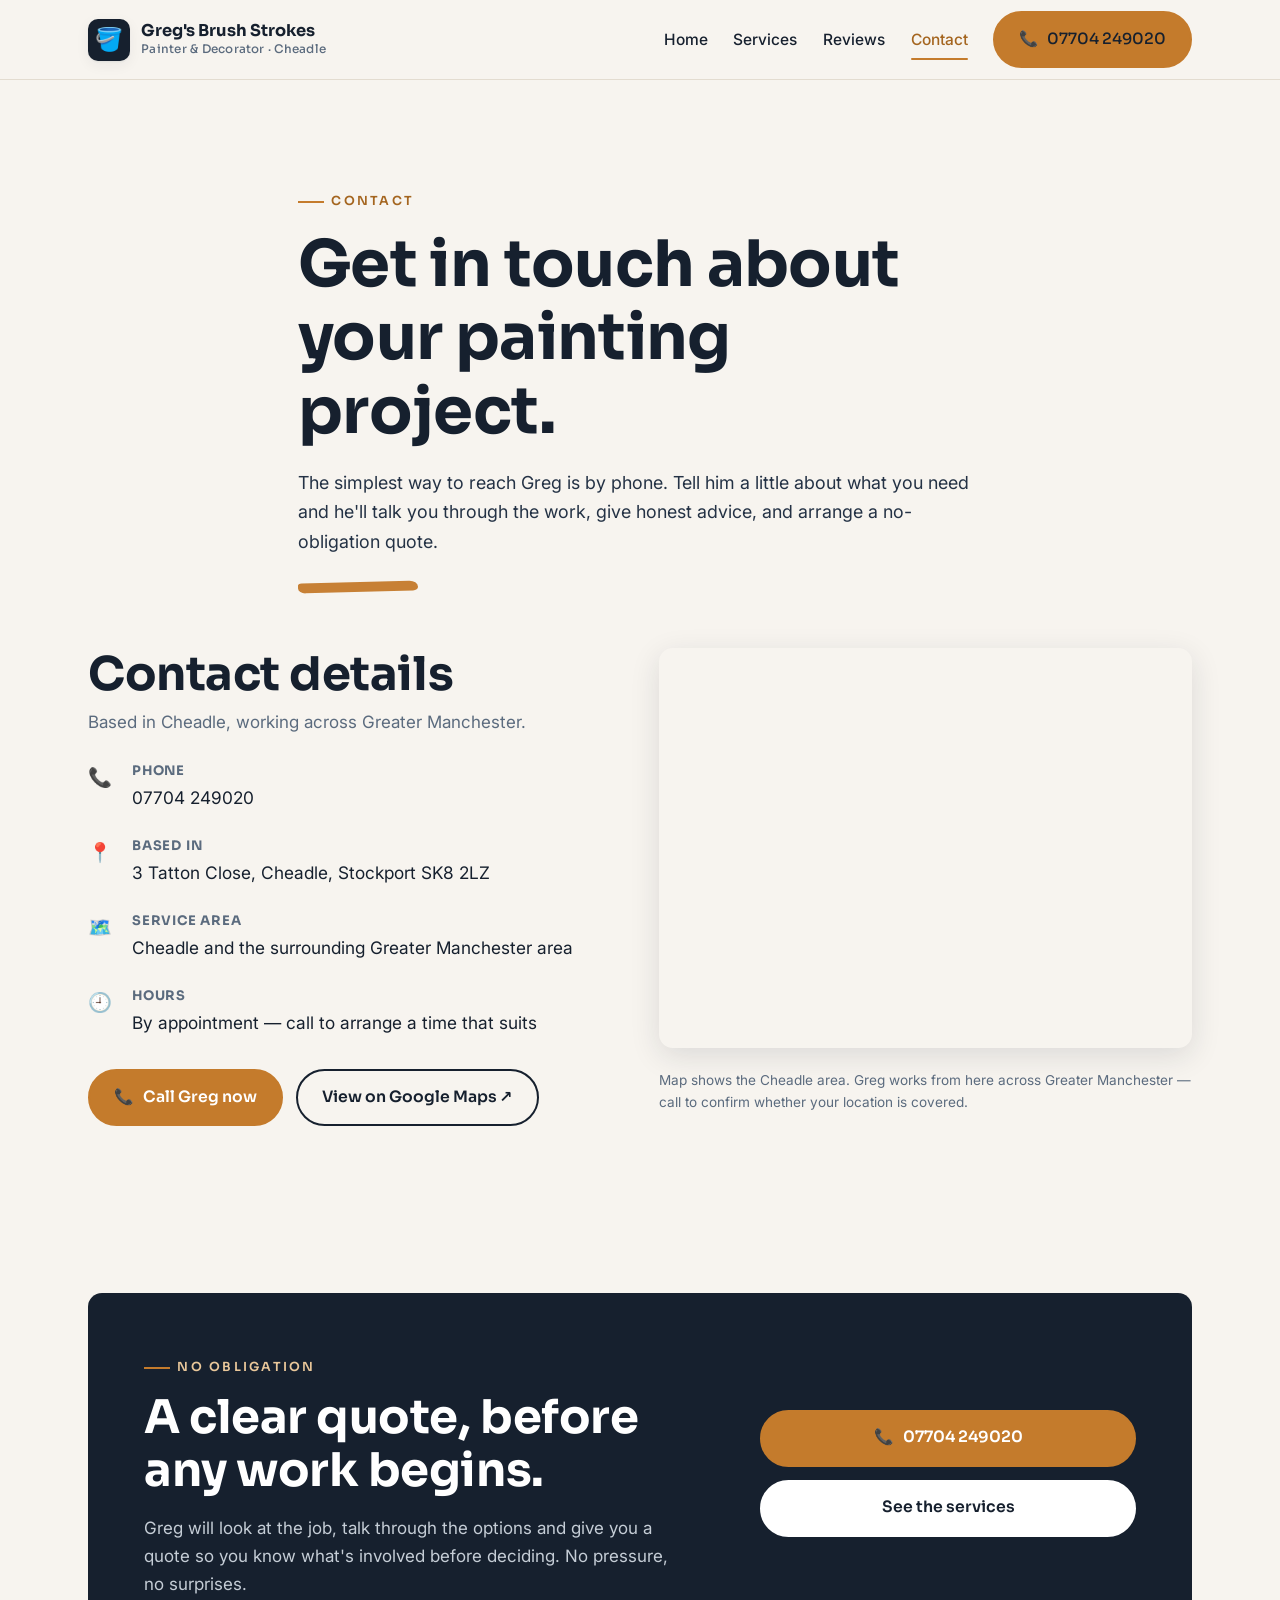
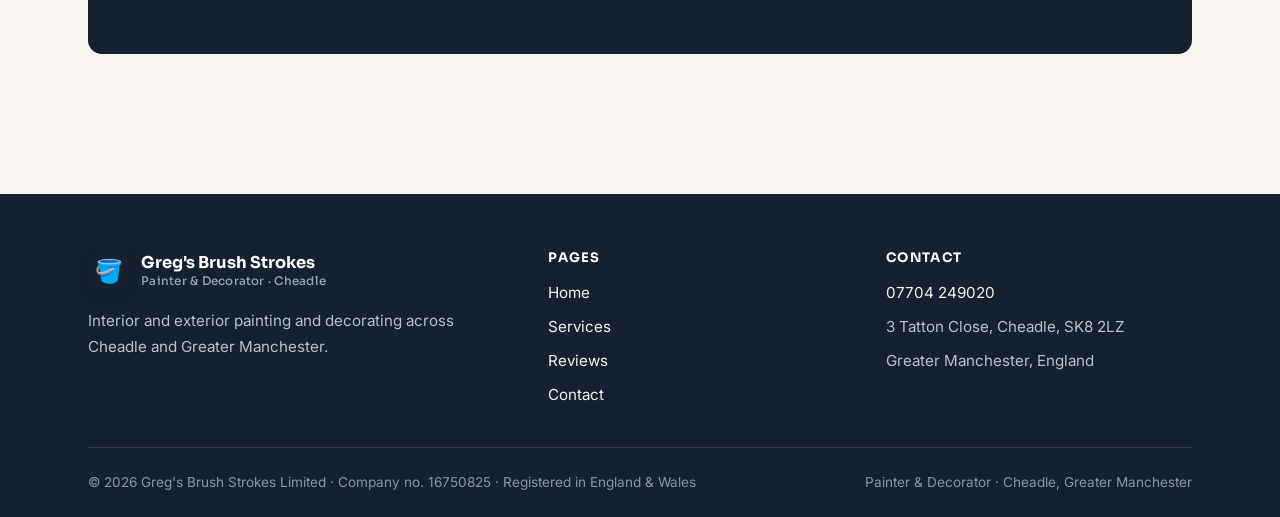
==== contact.html @ c0ea5cd4 "Add files via upload" ====
<!DOCTYPE html>
<html lang="en-GB">
<head>
<meta charset="UTF-8">
<meta name="viewport" content="width=device-width, initial-scale=1">
<title>Contact — Greg's Brush Strokes | Cheadle Painter &amp; Decorator</title>
<meta name="description" content="Contact Greg's Brush Strokes — painter and decorator in Cheadle, Greater Manchester. Call 07704 249020. Based at 3 Tatton Close, Cheadle, SK8 2LZ.">
<meta name="theme-color" content="#16202e">
<link rel="canonical" href="https://gregsbrushstrokes.co.uk/contact.html">
<link rel="icon" href="assets/img/favicon.svg" type="image/svg+xml">
<link rel="preconnect" href="https://fonts.googleapis.com">
<link rel="preconnect" href="https://fonts.gstatic.com" crossorigin>
<link href="https://fonts.googleapis.com/css2?family=Sora:wght@500;600;700&family=Inter:wght@400;500;600&family=Fraunces:ital,opsz,wght@0,9..144,500;1,9..144,500&display=swap" rel="stylesheet">
<link rel="stylesheet" href="assets/css/styles.css">
</head>
<body>
<a class="skip-link" href="#main">Skip to content</a>

<header class="site-header">
  <div class="container site-header__inner">
    <a class="brand" href="index.html" aria-label="Greg's Brush Strokes — home">
      <span class="brand__mark" aria-hidden="true">🪣</span>
      <span class="brand__name"><b>Greg's Brush Strokes</b><span>Painter &amp; Decorator · Cheadle</span></span>
    </a>
    <nav class="nav" id="nav" aria-label="Primary">
      <a href="index.html">Home</a>
      <a href="services.html">Services</a>
      <a href="reviews.html">Reviews</a>
      <a href="contact.html" class="active" aria-current="page">Contact</a>
      <a class="btn btn--primary" href="tel:+447704249020"><span aria-hidden="true">📞</span> 07704 249020</a>
    </nav>
    <button class="nav-toggle" id="navToggle" aria-expanded="false" aria-controls="nav" aria-label="Toggle menu"><span></span></button>
  </div>
</header>

<main id="main">

<section class="section" style="padding-bottom:clamp(2rem,4vw,2.5rem)">
  <div class="container" style="max-width:780px">
    <span class="eyebrow">Contact</span>
    <h1 style="margin-block:1rem 1.2rem">Get in touch about your painting project.</h1>
    <p class="lead">The simplest way to reach Greg is by phone. Tell him a little about what you need and he'll talk you through the work, give honest advice, and arrange a no-obligation quote.</p>
    <div class="brush-rule" style="margin-top:1.6rem" aria-hidden="true"></div>
  </div>
</section>

<section class="section" style="padding-top:1rem">
  <div class="container">
    <div class="grid contact-grid">

      <div class="reveal">
        <h2 style="margin-bottom:.4rem">Contact details</h2>
        <p class="muted">Based in Cheadle, working across Greater Manchester.</p>
        <ul class="info-list">
          <li>
            <span class="ico" aria-hidden="true">📞</span>
            <span><b>Phone</b><a href="tel:+447704249020">07704 249020</a></span>
          </li>
          <li>
            <span class="ico" aria-hidden="true">📍</span>
            <span><b>Based in</b><span>3 Tatton Close, Cheadle, Stockport SK8 2LZ</span></span>
          </li>
          <li>
            <span class="ico" aria-hidden="true">🗺️</span>
            <span><b>Service area</b><span>Cheadle and the surrounding Greater Manchester area</span></span>
          </li>
          <li>
            <span class="ico" aria-hidden="true">🕘</span>
            <span><b>Hours</b><span>By appointment — call to arrange a time that suits</span></span>
          </li>
        </ul>

        <div style="margin-top:2rem;display:flex;flex-wrap:wrap;gap:.8rem">
          <a class="btn btn--primary" href="tel:+447704249020"><span aria-hidden="true">📞</span> Call Greg now</a>
          <a class="btn btn--ghost" href="https://maps.google.com/?cid=4018620839602529382" target="_blank" rel="noopener noreferrer">View on Google Maps ↗</a>
        </div>
      </div>

      <div class="reveal">
        <iframe
          class="map-frame"
          title="Map showing Greg's Brush Strokes location in Cheadle, SK8 2LZ"
          src="https://www.openstreetmap.org/export/embed.html?bbox=-2.204%2C53.383%2C-2.184%2C53.392&amp;layer=mapnik&amp;marker=53.38759%2C-2.19423"
          loading="lazy" referrerpolicy="no-referrer-when-downgrade"></iframe>
        <p class="muted" style="font-size:.85rem;margin-top:.8rem">Map shows the Cheadle area. Greg works from here across Greater Manchester — call to confirm whether your location is covered.</p>
      </div>

    </div>
  </div>
</section>

<!-- Quote band -->
<section class="section--tight">
  <div class="container">
    <div class="cta-band reveal">
      <div>
        <span class="eyebrow" style="color:var(--amber-soft)">No obligation</span>
        <h2 style="margin-block:.8rem 1rem">A clear quote, before any work begins.</h2>
        <p>Greg will look at the job, talk through the options and give you a quote so you know what's involved before deciding. No pressure, no surprises.</p>
      </div>
      <div class="cta-band__actions">
        <a class="btn btn--primary btn--block" href="tel:+447704249020"><span aria-hidden="true">📞</span> 07704 249020</a>
        <a class="btn btn--light btn--block" href="services.html">See the services</a>
      </div>
    </div>
  </div>
</section>

</main>

<footer class="site-footer">
  <div class="container">
    <div class="site-footer__grid">
      <div>
        <div class="brand">
          <span class="brand__mark" aria-hidden="true">🪣</span>
          <span class="brand__name"><b style="color:#fff">Greg's Brush Strokes</b><span>Painter &amp; Decorator · Cheadle</span></span>
        </div>
        <p style="max-width:38ch;font-size:.95rem">Interior and exterior painting and decorating across Cheadle and Greater Manchester.</p>
      </div>
      <div>
        <h4>Pages</h4>
        <ul>
          <li><a href="index.html">Home</a></li>
          <li><a href="services.html">Services</a></li>
          <li><a href="reviews.html">Reviews</a></li>
          <li><a href="contact.html">Contact</a></li>
        </ul>
      </div>
      <div>
        <h4>Contact</h4>
        <ul>
          <li><a href="tel:+447704249020">07704 249020</a></li>
          <li>3 Tatton Close, Cheadle, SK8 2LZ</li>
          <li>Greater Manchester, England</li>
        </ul>
      </div>
    </div>
    <div class="site-footer__base">
      <span>© <span id="year">2026</span> Greg's Brush Strokes Limited · Company no. 16750825 · Registered in England &amp; Wales</span>
      <span>Painter &amp; Decorator · Cheadle, Greater Manchester</span>
    </div>
  </div>
</footer>

<script src="assets/js/main.js" defer></script>
</body>
</html>
---- assets/css/styles.css ----
/* =========================================================
   Greg's Brush Strokes — shared stylesheet
   Ink-navy + craft-amber. Built for a local painter & decorator.
   ========================================================= */

:root {
  /* Palette */
  --ink:        #16202e;   /* deep navy, primary */
  --ink-soft:   #243245;
  --ink-mute:   #5b6b7e;
  --amber:      #c47b2c;  /* craft accent */
  --amber-deep: #a4651f;
  --amber-soft: #e9c79a;
  --cream:      #f7f4ef;  /* warm off-white canvas */
  --cream-2:    #efe9df;
  --white:      #ffffff;
  --line:       #e3dcd0;

  /* Type */
  --font-head: "Sora", system-ui, sans-serif;
  --font-body: "Inter", system-ui, sans-serif;
  --font-quote:"Fraunces", Georgia, serif;

  /* Rhythm */
  --maxw: 1200px;
  --gutter: clamp(1.25rem, 4vw, 3rem);
  --radius: 14px;
  --radius-sm: 8px;
  --shadow-sm: 0 1px 2px rgba(22,32,46,.06), 0 4px 14px rgba(22,32,46,.06);
  --shadow-md: 0 8px 30px rgba(22,32,46,.12);
  --ease: cubic-bezier(.22,.61,.36,1);
}

/* ---------- Reset / base ---------- */
*,*::before,*::after { box-sizing: border-box; margin:0; padding:0; }
html { scroll-behavior: smooth; -webkit-text-size-adjust:100%; }
body {
  font-family: var(--font-body);
  color: var(--ink);
  background: var(--cream);
  line-height: 1.65;
  font-size: 17px;
  -webkit-font-smoothing: antialiased;
  text-rendering: optimizeLegibility;
}
img { max-width:100%; display:block; }
a { color: var(--amber-deep); text-decoration: none; transition: color .2s var(--ease); }
a:hover { color: var(--ink); }
ul { list-style: none; }

h1,h2,h3,h4 { font-family: var(--font-head); font-weight:700; line-height:1.15; color:var(--ink); letter-spacing:-.01em; }
h1 { font-size: clamp(2.4rem, 6vw, 4rem); }
h2 { font-size: clamp(1.9rem, 4vw, 2.9rem); }
h3 { font-size: clamp(1.25rem, 2.4vw, 1.55rem); }

.eyebrow {
  font-family: var(--font-head);
  font-size: .78rem;
  font-weight:600;
  letter-spacing:.18em;
  text-transform:uppercase;
  color: var(--amber-deep);
  display:inline-flex; align-items:center; gap:.6em;
}
.eyebrow::before { content:""; width:26px; height:2px; background:var(--amber); display:inline-block; }

/* ---------- Layout helpers ---------- */
.container { max-width: var(--maxw); margin:0 auto; padding-inline: var(--gutter); }
.section { padding-block: clamp(3.5rem, 8vw, 6.5rem); }
.section--tight { padding-block: clamp(2.5rem, 5vw, 4rem); }
.grid { display:grid; gap: clamp(1.5rem, 3vw, 2.5rem); }
.center { text-align:center; }
.muted { color: var(--ink-mute); }

/* ---------- Brush-stroke motif ---------- */
.brush-rule {
  height: 10px; width: 120px;
  background: var(--amber);
  border-radius: 6px 14px 8px 12px / 4px 10px 6px 8px;
  transform: rotate(-1.5deg);
  opacity:.95;
}
.brush-rule--ink { background: var(--ink); }

/* ---------- Header / nav ---------- */
.site-header {
  position: sticky; top:0; z-index:50;
  background: rgba(247,244,239,.86);
  backdrop-filter: saturate(140%) blur(10px);
  border-bottom: 1px solid var(--line);
}
.site-header__inner {
  display:flex; align-items:center; justify-content:space-between;
  gap:1.5rem; padding-block:.7rem;
}
.brand { display:flex; align-items:center; gap:.7rem; font-family:var(--font-head); font-weight:700; color:var(--ink); }
.brand__mark {
  width:42px; height:42px; border-radius:10px; flex:none;
  background: var(--ink); color:var(--amber);
  display:grid; place-items:center; font-size:1.4rem;
  box-shadow: var(--shadow-sm);
}
.brand__name { line-height:1.05; }
.brand__name b { display:block; font-size:1.02rem; }
.brand__name span { font-size:.74rem; color:var(--ink-mute); font-weight:500; letter-spacing:.02em; }

.nav { display:flex; align-items:center; gap:1.6rem; }
.nav a { color:var(--ink); font-weight:500; font-size:.97rem; position:relative; }
.nav a:hover { color: var(--amber-deep); }
.nav a.active { color:var(--amber-deep); }
.nav a.active::after { content:""; position:absolute; left:0; right:0; bottom:-.45rem; height:2px; background:var(--amber); border-radius:2px; }

.nav-toggle { display:none; background:none; border:0; cursor:pointer; width:44px; height:44px; border-radius:8px; }
.nav-toggle span,.nav-toggle span::before,.nav-toggle span::after {
  content:""; display:block; width:22px; height:2px; background:var(--ink); border-radius:2px; transition:.25s var(--ease);
}
.nav-toggle span { position:relative; }
.nav-toggle span::before { position:absolute; top:-7px; }
.nav-toggle span::after  { position:absolute; top:7px; }
.nav-toggle[aria-expanded="true"] span { background:transparent; }
.nav-toggle[aria-expanded="true"] span::before { transform: translateY(7px) rotate(45deg); }
.nav-toggle[aria-expanded="true"] span::after  { transform: translateY(-7px) rotate(-45deg); }

/* ---------- Buttons ---------- */
.btn {
  display:inline-flex; align-items:center; gap:.55rem;
  font-family:var(--font-head); font-weight:600; font-size:.98rem;
  padding:.85rem 1.5rem; border-radius: 999px; border:2px solid transparent;
  cursor:pointer; transition:.22s var(--ease); text-decoration:none;
}
.btn--primary { background: var(--amber); color:var(--white); border-color:var(--amber); }
.btn--primary:hover { background:var(--amber-deep); border-color:var(--amber-deep); color:var(--white); transform:translateY(-1px); box-shadow:var(--shadow-sm); }
.btn--ghost { background:transparent; color:var(--ink); border-color:var(--ink); }
.btn--ghost:hover { background:var(--ink); color:var(--white); }
.btn--light { background:var(--white); color:var(--ink); border-color:var(--white); }
.btn--light:hover { background:var(--cream); }
.btn .tel { font-variant-numeric: tabular-nums; }
.btn--block { display:flex; width:100%; justify-content:center; }

/* ---------- Hero ---------- */
.hero { position:relative; overflow:hidden; }
.hero__grid { display:grid; grid-template-columns: 1.05fr .95fr; gap: clamp(2rem,5vw,4rem); align-items:center; }
.hero__title { margin-block: 1rem 1.4rem; }
.hero__lede { font-size: clamp(1.05rem, 1.8vw, 1.2rem); color:var(--ink-soft); max-width: 52ch; }
.hero__ctas { display:flex; flex-wrap:wrap; gap:.9rem; margin-top:1.8rem; }
.hero__trust { display:flex; flex-wrap:wrap; gap:1.5rem 2.2rem; margin-top:2.4rem; padding-top:1.6rem; border-top:1px solid var(--line); }
.hero__trust div { display:flex; flex-direction:column; }
.hero__trust b { font-family:var(--font-head); font-size:1.5rem; color:var(--ink); }
.hero__trust span { font-size:.82rem; color:var(--ink-mute); }
.hero__img { position:relative; border-radius: var(--radius); overflow:hidden; box-shadow:var(--shadow-md); aspect-ratio: 16/11; }
.hero__img img { width:100%; height:100%; object-fit:cover; }
.hero__badge {
  position:absolute; left:1.1rem; bottom:1.1rem;
  background: rgba(22,32,46,.92); color:var(--white);
  padding:.7rem 1rem; border-radius: var(--radius-sm);
  display:flex; align-items:center; gap:.6rem; font-size:.9rem;
  backdrop-filter: blur(4px);
}
.hero__badge .stars { color:var(--amber); letter-spacing:.12em; }

/* ---------- Feature cards ---------- */
.cards { grid-template-columns: repeat(auto-fit, minmax(240px,1fr)); }
.card {
  background:var(--white); border:1px solid var(--line); border-radius:var(--radius);
  padding: clamp(1.4rem,2.5vw,2rem); transition:.25s var(--ease);
}
.card:hover { transform:translateY(-3px); box-shadow:var(--shadow-sm); border-color:var(--amber-soft); }
.card__icon { width:46px; height:46px; border-radius:10px; background:var(--cream-2); color:var(--amber-deep); display:grid; place-items:center; font-size:1.4rem; margin-bottom:1rem; }
.card h3 { margin-bottom:.5rem; }
.card p { color:var(--ink-soft); font-size:.96rem; }

/* ---------- Split section (text + image) ---------- */
.split { grid-template-columns: 1fr 1fr; align-items:center; }
.split__img { border-radius:var(--radius); overflow:hidden; box-shadow:var(--shadow-md); aspect-ratio:4/3; }
.split__img img { width:100%; height:100%; object-fit:cover; }
.split--reverse .split__img { order: -1; }
.lead { font-size:1.12rem; color:var(--ink-soft); }

/* ---------- Service list (services page) ---------- */
.svc { display:grid; grid-template-columns: 220px 1fr; gap:2rem; align-items:start; padding:1.8rem 0; border-top:1px solid var(--line); }
.svc:first-of-type { border-top:0; }
.svc__num { font-family:var(--font-head); font-size:1rem; color:var(--amber-deep); letter-spacing:.1em; }
.svc__img { border-radius:var(--radius-sm); overflow:hidden; aspect-ratio:4/3; margin-top:1rem; box-shadow:var(--shadow-sm); }
.svc h3 { margin-bottom:.5rem; }
.svc p { color:var(--ink-soft); max-width:60ch; }

/* ---------- Testimonials ---------- */
.quotes { grid-template-columns: repeat(auto-fit, minmax(290px,1fr)); }
.quote {
  background:var(--white); border:1px solid var(--line); border-radius:var(--radius);
  padding:1.9rem; display:flex; flex-direction:column; gap:1rem;
}
.quote__stars { color:var(--amber); font-size:1.05rem; letter-spacing:.1em; }
.quote__body { font-family:var(--font-quote); font-size:1.06rem; line-height:1.55; color:var(--ink-soft); }
.quote__meta { margin-top:auto; font-size:.85rem; color:var(--ink-mute); }
.quote__meta b { color:var(--ink); font-weight:600; }

/* ---------- Reputation band ---------- */
.reputation { background: var(--ink); color:var(--cream); border-radius:var(--radius); padding: clamp(2rem,4vw,3rem); }
.reputation__grid { display:grid; grid-template-columns: repeat(auto-fit,minmax(180px,1fr)); gap:1.6rem; align-items:center; }
.reputation__item { text-align:center; }
.reputation__item b { display:block; font-family:var(--font-head); font-size: clamp(2rem,4vw,2.8rem); color:var(--amber); line-height:1; }
.reputation__item span { font-size:.86rem; color:#c5cdd6; margin-top:.5rem; display:block; }
.reputation__item .stars { color:var(--amber); font-size:1.2rem; letter-spacing:.1em; }

/* ---------- CTA band ---------- */
.cta-band { background: var(--ink); color:var(--cream); border-radius:var(--radius); padding: clamp(2.2rem,5vw,3.5rem); display:grid; grid-template-columns: 1.4fr .9fr; gap:2rem; align-items:center; }
.cta-band h2 { color:var(--white); }
.cta-band p { color:#c5cdd6; max-width:48ch; }
.cta-band__actions { display:flex; flex-direction:column; gap:.8rem; }

/* ---------- Contact ---------- */
.contact-grid { grid-template-columns: 1fr 1fr; align-items:start; }
.info-list { display:flex; flex-direction:column; gap:1.4rem; margin-top:1.5rem; }
.info-list li { display:grid; grid-template-columns: 28px 1fr; gap:1rem; align-items:start; }
.info-list .ico { color:var(--amber-deep); font-size:1.2rem; margin-top:.15rem; }
.info-list b { display:block; font-family:var(--font-head); font-size:.82rem; letter-spacing:.06em; text-transform:uppercase; color:var(--ink-mute); margin-bottom:.15rem; }
.info-list a, .info-list span { font-size:1.08rem; color:var(--ink); }
.map-frame { border:0; border-radius:var(--radius); box-shadow:var(--shadow-md); width:100%; aspect-ratio: 4/3; min-height:300px; }

/* ---------- Footer ---------- */
.site-footer { background:var(--ink); color:#b9c2cd; padding-block: clamp(2.5rem,5vw,3.5rem) 1.5rem; margin-top: clamp(3rem,6vw,5rem); }
.site-footer a { color:var(--cream); }
.site-footer__grid { display:grid; grid-template-columns: 1.4fr 1fr 1fr; gap:2rem; }
.site-footer .brand { color:var(--white); margin-bottom:1rem; }
.site-footer .brand__name span { color:#9aa6b3; }
.site-footer h4 { color:var(--white); font-size:.82rem; letter-spacing:.1em; text-transform:uppercase; margin-bottom:.9rem; font-family:var(--font-head); }
.site-footer li { margin-bottom:.55rem; font-size:.95rem; }
.site-footer__base { border-top:1px solid rgba(255,255,255,.12); margin-top:2rem; padding-top:1.4rem; display:flex; flex-wrap:wrap; justify-content:space-between; gap:1rem; font-size:.85rem; color:#8a95a3; }

/* ---------- Utility ---------- */
.skip-link { position:absolute; left:-999px; top:0; }
.skip-link:focus { left:1rem; top:1rem; background:var(--white); padding:.6rem 1rem; border-radius:8px; z-index:100; }
.reveal { /* visible by default — reveal is a progressive enhancement */ }
html.reveal-enabled .reveal { opacity:0; transform: translateY(18px); transition: opacity .6s var(--ease), transform .6s var(--ease); }
html.reveal-enabled .reveal.is-in { opacity:1; transform:none; }
@media (prefers-reduced-motion: reduce){ html.reveal-enabled .reveal{ opacity:1; transform:none; transition:none;} html{scroll-behavior:auto;} }

/* ---------- Responsive ---------- */
@media (max-width: 900px){
  .hero__grid { grid-template-columns: 1fr; }
  .hero__img { aspect-ratio: 16/10; order:-1; }
  .split { grid-template-columns: 1fr; }
  .split--reverse .split__img { order: 0; }
  .svc { grid-template-columns: 1fr; gap:1rem; }
  .contact-grid { grid-template-columns: 1fr; }
  .cta-band { grid-template-columns: 1fr; }
  .site-footer__grid { grid-template-columns: 1fr; gap:1.6rem; }
}
@media (max-width: 760px){
  .nav {
    position:fixed; inset: 60px 0 auto 0; background:var(--cream);
    flex-direction:column; align-items:flex-start; gap:0;
    padding:1rem var(--gutter) 1.5rem; border-bottom:1px solid var(--line);
    box-shadow:var(--shadow-md); transform: translateY(-120%); transition: transform .3s var(--ease);
  }
  .nav.open { transform: translateY(0); }
  .nav a { width:100%; padding:.85rem 0; font-size:1.08rem; border-bottom:1px solid var(--line); }
  .nav a.active::after { display:none; }
  .nav-toggle { display:block; }
  .hero__trust { gap:1.2rem 1.8rem; }
}
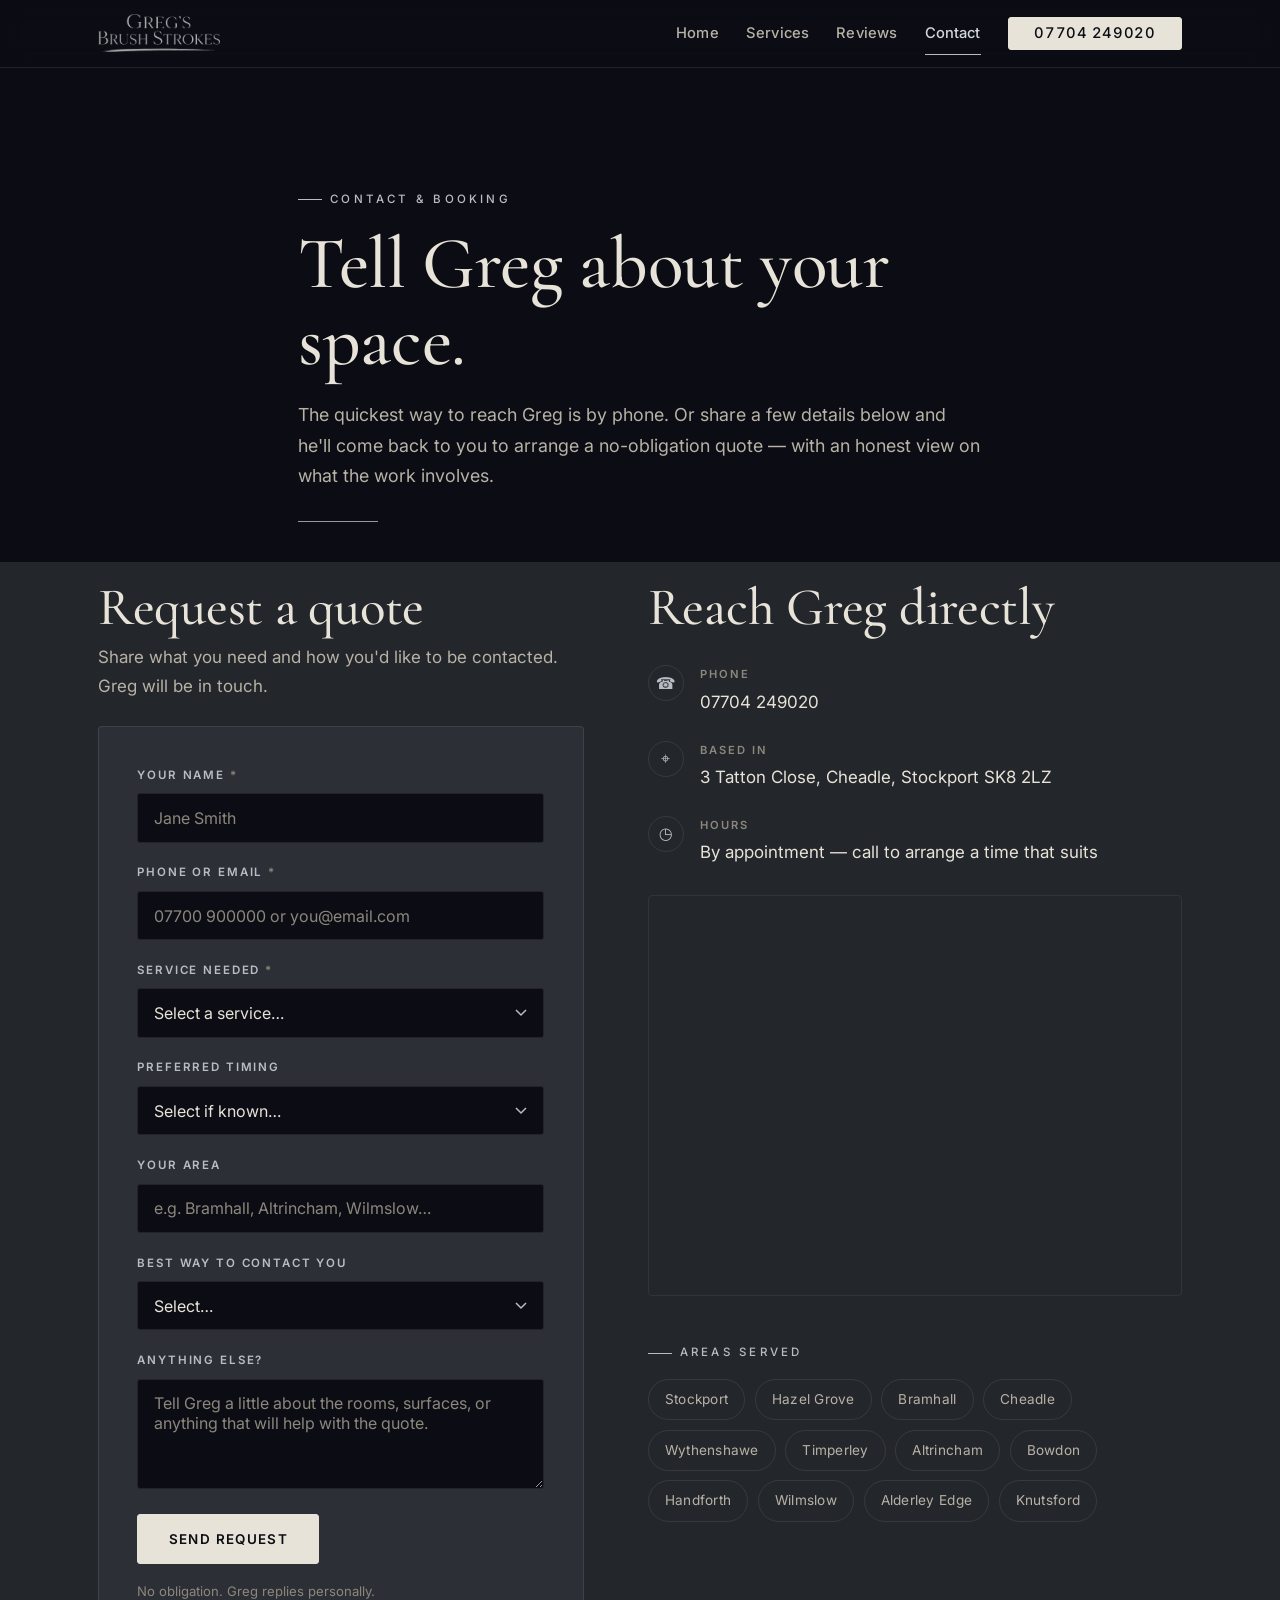
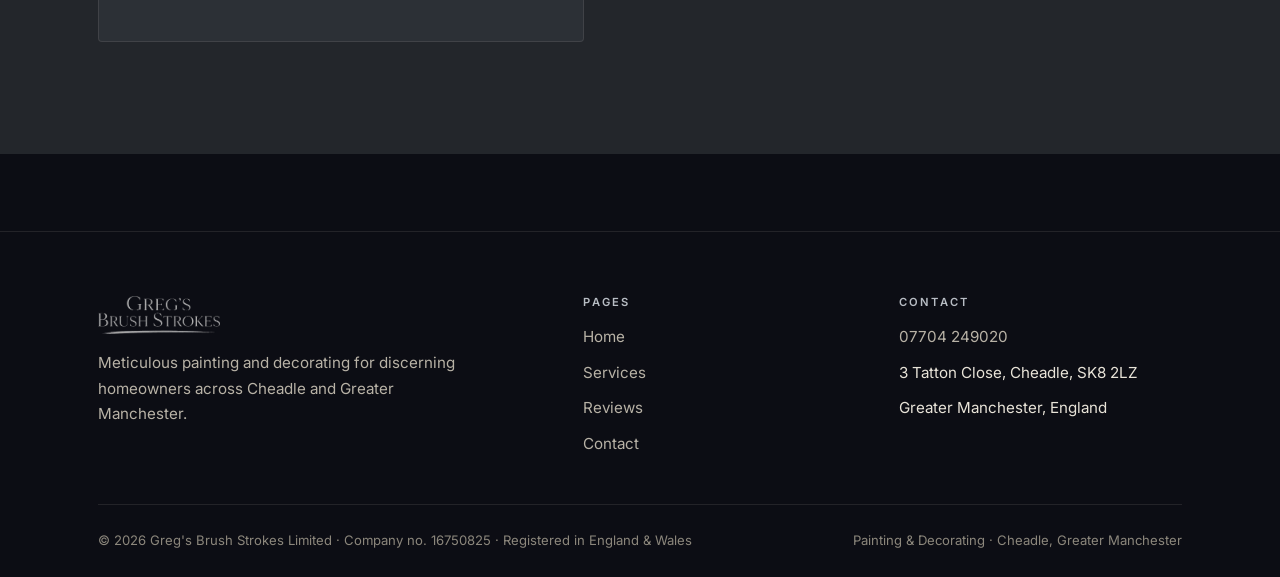
==== commit 6aa732d3: "Add files via upload" ====
--- a/contact.html
+++ b/contact.html
@@ -3,14 +3,14 @@
 <head>
 <meta charset="UTF-8">
 <meta name="viewport" content="width=device-width, initial-scale=1">
-<title>Contact — Greg's Brush Strokes | Cheadle Painter &amp; Decorator</title>
-<meta name="description" content="Contact Greg's Brush Strokes — painter and decorator in Cheadle, Greater Manchester. Call 07704 249020. Based at 3 Tatton Close, Cheadle, SK8 2LZ.">
-<meta name="theme-color" content="#16202e">
+<title>Contact &amp; Booking — Greg's Brush Strokes | Cheadle Painting &amp; Decorating</title>
+<meta name="description" content="Book Greg's Brush Strokes — painter and decorator in Cheadle, Greater Manchester. Call 07704 249020 or request a quote online. Based at 3 Tatton Close, Cheadle, SK8 2LZ.">
+<meta name="theme-color" content="#0c0d14">
 <link rel="canonical" href="https://gregsbrushstrokes.co.uk/contact.html">
 <link rel="icon" href="assets/img/favicon.svg" type="image/svg+xml">
 <link rel="preconnect" href="https://fonts.googleapis.com">
 <link rel="preconnect" href="https://fonts.gstatic.com" crossorigin>
-<link href="https://fonts.googleapis.com/css2?family=Sora:wght@500;600;700&family=Inter:wght@400;500;600&family=Fraunces:ital,opsz,wght@0,9..144,500;1,9..144,500&display=swap" rel="stylesheet">
+<link href="https://fonts.googleapis.com/css2?family=Cormorant+Garamond:ital,wght@0,400;0,500;0,600;1,400;1,500&family=Inter:wght@400;500;600&display=swap" rel="stylesheet">
 <link rel="stylesheet" href="assets/css/styles.css">
 </head>
 <body>
@@ -19,15 +19,14 @@
 <header class="site-header">
   <div class="container site-header__inner">
     <a class="brand" href="index.html" aria-label="Greg's Brush Strokes — home">
-      <span class="brand__mark" aria-hidden="true">🪣</span>
-      <span class="brand__name"><b>Greg's Brush Strokes</b><span>Painter &amp; Decorator · Cheadle</span></span>
+      <img class="brand__logo" src="assets/img/logo-header.png" alt="Greg's Brush Strokes — Painting &amp; Decorating" width="244" height="76">
     </a>
     <nav class="nav" id="nav" aria-label="Primary">
       <a href="index.html">Home</a>
       <a href="services.html">Services</a>
       <a href="reviews.html">Reviews</a>
       <a href="contact.html" class="active" aria-current="page">Contact</a>
-      <a class="btn btn--primary" href="tel:+447704249020"><span aria-hidden="true">📞</span> 07704 249020</a>
+      <a class="btn btn--solid" href="tel:+447704249020"><span class="tel">07704 249020</span></a>
     </nav>
     <button class="nav-toggle" id="navToggle" aria-expanded="false" aria-controls="nav" aria-label="Toggle menu"><span></span></button>
   </div>
@@ -35,73 +34,137 @@
 
 <main id="main">
 
-<section class="section" style="padding-bottom:clamp(2rem,4vw,2.5rem)">
+<section class="section bg-midnight" style="padding-bottom:clamp(2rem,4vw,2.5rem)">
   <div class="container" style="max-width:780px">
-    <span class="eyebrow">Contact</span>
-    <h1 style="margin-block:1rem 1.2rem">Get in touch about your painting project.</h1>
-    <p class="lead">The simplest way to reach Greg is by phone. Tell him a little about what you need and he'll talk you through the work, give honest advice, and arrange a no-obligation quote.</p>
-    <div class="brush-rule" style="margin-top:1.6rem" aria-hidden="true"></div>
+    <span class="eyebrow">Contact &amp; booking</span>
+    <h1 style="margin-block:1rem 1.3rem">Tell Greg about your space.</h1>
+    <p class="lead">The quickest way to reach Greg is by phone. Or share a few details below and he'll come back to you to arrange a no-obligation quote — with an honest view on what the work involves.</p>
+    <div class="pr-rule" style="margin-top:1.8rem" aria-hidden="true"></div>
   </div>
 </section>
 
-<section class="section" style="padding-top:1rem">
+<section class="section bg-anthracite" style="padding-top:1rem">
   <div class="container">
     <div class="grid contact-grid">
 
+      <!-- Booking form -->
       <div class="reveal">
-        <h2 style="margin-bottom:.4rem">Contact details</h2>
-        <p class="muted">Based in Cheadle, working across Greater Manchester.</p>
+        <h2 style="margin-bottom:.4rem">Request a quote</h2>
+        <p class="muted" style="margin-bottom:1.6rem">Share what you need and how you'd like to be contacted. Greg will be in touch.</p>
+
+        <form id="bookingForm" class="form-card" novalidate>
+          <!-- FormSubmit config (AJAX, no redirect, no captcha for cleaner UX) -->
+          <input type="hidden" name="_subject" value="New booking request — Greg's Brush Strokes website">
+          <input type="hidden" name="_template" value="table">
+          <!-- honeypot anti-spam -->
+          <input type="text" name="_honey" value="" style="display:none" tabindex="-1" autocomplete="off" aria-hidden="true">
+
+          <div class="form-row">
+            <div class="field">
+              <label for="f-name">Your name <span class="req">*</span></label>
+              <input type="text" id="f-name" name="name" placeholder="Jane Smith" required autocomplete="name">
+            </div>
+            <div class="field">
+              <label for="f-contact">Phone or email <span class="req">*</span></label>
+              <input type="text" id="f-contact" name="contact" placeholder="07700 900000 or you@email.com" required autocomplete="tel">
+            </div>
+          </div>
+
+          <div class="form-row" style="margin-top:1.3rem">
+            <div class="field">
+              <label for="f-service">Service needed <span class="req">*</span></label>
+              <select id="f-service" name="service" required>
+                <option value="" selected disabled>Select a service…</option>
+                <option>Interior painting</option>
+                <option>Exterior painting</option>
+                <option>Spray finishing</option>
+                <option>Wallpapering</option>
+                <option>Full-house / pre-sale redecoration</option>
+                <option>Small DIY &amp; repairs</option>
+                <option>Not sure — please advise</option>
+              </select>
+            </div>
+            <div class="field">
+              <label for="f-timing">Preferred timing</label>
+              <select id="f-timing" name="timing">
+                <option value="" selected disabled>Select if known…</option>
+                <option>As soon as possible</option>
+                <option>Within the next month</option>
+                <option>In 1–3 months</option>
+                <option>Just exploring for now</option>
+                <option>Flexible / no rush</option>
+              </select>
+            </div>
+          </div>
+
+          <div class="form-row" style="margin-top:1.3rem">
+            <div class="field">
+              <label for="f-area">Your area</label>
+              <input type="text" id="f-area" name="area" placeholder="e.g. Bramhall, Altrincham, Wilmslow…" autocomplete="address-level2">
+            </div>
+            <div class="field">
+              <label for="f-method">Best way to contact you</label>
+              <select id="f-method" name="preferred_contact">
+                <option value="" selected disabled>Select…</option>
+                <option>Phone call</option>
+                <option>Text message</option>
+                <option>Email</option>
+                <option>No preference</option>
+              </select>
+            </div>
+          </div>
+
+          <div class="form-row" style="margin-top:1.3rem">
+            <div class="field">
+              <label for="f-message">Anything else?</label>
+              <textarea id="f-message" name="message" placeholder="Tell Greg a little about the rooms, surfaces, or anything that will help with the quote."></textarea>
+            </div>
+          </div>
+
+          <div class="form-foot">
+            <button type="submit" class="btn btn--solid btn-lg" id="bookingSubmit">Send request</button>
+            <span class="muted-faint">No obligation. Greg replies personally.</span>
+          </div>
+
+          <div class="form-msg" id="formMsg" role="status" aria-live="polite"></div>
+        </form>
+      </div>
+
+      <!-- Contact details + map -->
+      <div class="reveal">
+        <h2 style="margin-bottom:.4rem">Reach Greg directly</h2>
         <ul class="info-list">
           <li>
-            <span class="ico" aria-hidden="true">📞</span>
+            <span class="ico" aria-hidden="true">☎</span>
             <span><b>Phone</b><a href="tel:+447704249020">07704 249020</a></span>
           </li>
           <li>
-            <span class="ico" aria-hidden="true">📍</span>
+            <span class="ico" aria-hidden="true">⌖</span>
             <span><b>Based in</b><span>3 Tatton Close, Cheadle, Stockport SK8 2LZ</span></span>
           </li>
           <li>
-            <span class="ico" aria-hidden="true">🗺️</span>
-            <span><b>Service area</b><span>Cheadle and the surrounding Greater Manchester area</span></span>
-          </li>
-          <li>
-            <span class="ico" aria-hidden="true">🕘</span>
+            <span class="ico" aria-hidden="true">◷</span>
             <span><b>Hours</b><span>By appointment — call to arrange a time that suits</span></span>
           </li>
         </ul>
 
-        <div style="margin-top:2rem;display:flex;flex-wrap:wrap;gap:.8rem">
-          <a class="btn btn--primary" href="tel:+447704249020"><span aria-hidden="true">📞</span> Call Greg now</a>
-          <a class="btn btn--ghost" href="https://maps.google.com/?cid=4018620839602529382" target="_blank" rel="noopener noreferrer">View on Google Maps ↗</a>
+        <div style="margin-top:1.8rem">
+          <iframe class="map-frame"
+            title="Map showing Greg's Brush Strokes location in Cheadle, SK8 2LZ"
+            src="https://www.openstreetmap.org/export/embed.html?bbox=-2.204%2C53.383%2C-2.184%2C53.392&amp;layer=mapnik&amp;marker=53.38759%2C-2.19423"
+            loading="lazy" referrerpolicy="no-referrer-when-downgrade"></iframe>
         </div>
-      </div>
-
-      <div class="reveal">
-        <iframe
-          class="map-frame"
-          title="Map showing Greg's Brush Strokes location in Cheadle, SK8 2LZ"
-          src="https://www.openstreetmap.org/export/embed.html?bbox=-2.204%2C53.383%2C-2.184%2C53.392&amp;layer=mapnik&amp;marker=53.38759%2C-2.19423"
-          loading="lazy" referrerpolicy="no-referrer-when-downgrade"></iframe>
-        <p class="muted" style="font-size:.85rem;margin-top:.8rem">Map shows the Cheadle area. Greg works from here across Greater Manchester — call to confirm whether your location is covered.</p>
-      </div>
-
-    </div>
-  </div>
-</section>
-
-<!-- Quote band -->
-<section class="section--tight">
-  <div class="container">
-    <div class="cta-band reveal">
-      <div>
-        <span class="eyebrow" style="color:var(--amber-soft)">No obligation</span>
-        <h2 style="margin-block:.8rem 1rem">A clear quote, before any work begins.</h2>
-        <p>Greg will look at the job, talk through the options and give you a quote so you know what's involved before deciding. No pressure, no surprises.</p>
-      </div>
-      <div class="cta-band__actions">
-        <a class="btn btn--primary btn--block" href="tel:+447704249020"><span aria-hidden="true">📞</span> 07704 249020</a>
-        <a class="btn btn--light btn--block" href="services.html">See the services</a>
-      </div>
+
+        <div style="margin-top:1.8rem">
+          <span class="eyebrow">Areas served</span>
+          <ul class="locations" aria-label="Areas served" style="margin-top:1rem">
+            <li>Stockport</li><li>Hazel Grove</li><li>Bramhall</li><li>Cheadle</li>
+            <li>Wythenshawe</li><li>Timperley</li><li>Altrincham</li><li>Bowdon</li>
+            <li>Handforth</li><li>Wilmslow</li><li>Alderley Edge</li><li>Knutsford</li>
+          </ul>
+        </div>
+      </div>
+
     </div>
   </div>
 </section>
@@ -113,32 +176,22 @@
     <div class="site-footer__grid">
       <div>
         <div class="brand">
-          <span class="brand__mark" aria-hidden="true">🪣</span>
-          <span class="brand__name"><b style="color:#fff">Greg's Brush Strokes</b><span>Painter &amp; Decorator · Cheadle</span></span>
+          <img class="brand__logo" src="assets/img/logo-header.png" alt="Greg's Brush Strokes — Painting &amp; Decorating" width="244" height="76">
         </div>
-        <p style="max-width:38ch;font-size:.95rem">Interior and exterior painting and decorating across Cheadle and Greater Manchester.</p>
+        <p class="muted" style="max-width:38ch;font-size:.95rem;margin-top:1rem">Meticulous painting and decorating for discerning homeowners across Cheadle and Greater Manchester.</p>
       </div>
       <div>
         <h4>Pages</h4>
-        <ul>
-          <li><a href="index.html">Home</a></li>
-          <li><a href="services.html">Services</a></li>
-          <li><a href="reviews.html">Reviews</a></li>
-          <li><a href="contact.html">Contact</a></li>
-        </ul>
+        <ul><li><a href="index.html">Home</a></li><li><a href="services.html">Services</a></li><li><a href="reviews.html">Reviews</a></li><li><a href="contact.html">Contact</a></li></ul>
       </div>
       <div>
         <h4>Contact</h4>
-        <ul>
-          <li><a href="tel:+447704249020">07704 249020</a></li>
-          <li>3 Tatton Close, Cheadle, SK8 2LZ</li>
-          <li>Greater Manchester, England</li>
-        </ul>
+        <ul><li><a href="tel:+447704249020">07704 249020</a></li><li>3 Tatton Close, Cheadle, SK8 2LZ</li><li>Greater Manchester, England</li></ul>
       </div>
     </div>
     <div class="site-footer__base">
       <span>© <span id="year">2026</span> Greg's Brush Strokes Limited · Company no. 16750825 · Registered in England &amp; Wales</span>
-      <span>Painter &amp; Decorator · Cheadle, Greater Manchester</span>
+      <span>Painting &amp; Decorating · Cheadle, Greater Manchester</span>
     </div>
   </div>
 </footer>
--- a/assets/css/styles.css
+++ b/assets/css/styles.css
@@ -1,262 +1,321 @@
 /* =========================================================
-   Greg's Brush Strokes — shared stylesheet
-   Ink-navy + craft-amber. Built for a local painter & decorator.
+   Greg's Brush Strokes — dark premium theme (v3)
+   Anthracite (primary) + midnight-black (secondary) + cool platinum accent.
+   Gold removed per feedback.
    ========================================================= */
 
 :root {
   /* Palette */
-  --ink:        #16202e;   /* deep navy, primary */
-  --ink-soft:   #243245;
-  --ink-mute:   #5b6b7e;
-  --amber:      #c47b2c;  /* craft accent */
-  --amber-deep: #a4651f;
-  --amber-soft: #e9c79a;
-  --cream:      #f7f4ef;  /* warm off-white canvas */
-  --cream-2:    #efe9df;
-  --white:      #ffffff;
-  --line:       #e3dcd0;
+  --anthracite:     #23262b;   /* primary dark grey */
+  --anthracite-2:   #2c3036;   /* card/raised surface */
+  --anthracite-3:   #191c20;   /* deeper section bg */
+  --midnight:       #0c0d14;   /* secondary — black w/ blue/purple undertone */
+  --midnight-2:     #11131c;   /* midnight raised */
+  --ink:            #0a0b10;   /* near-black for text on light accents */
+  --platinum:       #b8bdc4;   /* cool platinum accent (replaces gold) */
+  --platinum-bright:#d2d7de;   /* hover / emphasis */
+  --platinum-deep:  #8e939b;
+  --cream:          #e8e3d8;   /* warm off-white text on dark */
+  --cream-2:        #b8b2a6;   /* muted text on dark */
+  --cream-3:        #8c877c;   /* faint text on dark */
+  --white:          #ffffff;
+  --line:           rgba(232,227,216,.10);
+  --line-2:         rgba(184,189,196,.30);
 
   /* Type */
-  --font-head: "Sora", system-ui, sans-serif;
+  --font-head: "Cormorant Garamond", Georgia, serif;
+  --font-display: "Cormorant Garamond", Georgia, serif;
   --font-body: "Inter", system-ui, sans-serif;
-  --font-quote:"Fraunces", Georgia, serif;
+  --font-eyebrow: "Inter", system-ui, sans-serif;
 
   /* Rhythm */
-  --maxw: 1200px;
+  --maxw: 1180px;
   --gutter: clamp(1.25rem, 4vw, 3rem);
-  --radius: 14px;
-  --radius-sm: 8px;
-  --shadow-sm: 0 1px 2px rgba(22,32,46,.06), 0 4px 14px rgba(22,32,46,.06);
-  --shadow-md: 0 8px 30px rgba(22,32,46,.12);
+  --radius: 4px;
+  --radius-sm: 3px;
+  --shadow-sm: 0 1px 2px rgba(0,0,0,.3), 0 6px 20px rgba(0,0,0,.25);
+  --shadow-md: 0 10px 40px rgba(0,0,0,.4);
   --ease: cubic-bezier(.22,.61,.36,1);
 }
 
 /* ---------- Reset / base ---------- */
-*,*::before,*::after { box-sizing: border-box; margin:0; padding:0; }
-html { scroll-behavior: smooth; -webkit-text-size-adjust:100%; }
+*,*::before,*::after { box-sizing:border-box; margin:0; padding:0; }
+html { scroll-behavior:smooth; -webkit-text-size-adjust:100%; }
 body {
-  font-family: var(--font-body);
-  color: var(--ink);
-  background: var(--cream);
-  line-height: 1.65;
-  font-size: 17px;
-  -webkit-font-smoothing: antialiased;
-  text-rendering: optimizeLegibility;
+  font-family:var(--font-body);
+  color:var(--cream);
+  background:var(--midnight);
+  line-height:1.7;
+  font-size:17px;
+  -webkit-font-smoothing:antialiased;
+  text-rendering:optimizeLegibility;
 }
 img { max-width:100%; display:block; }
-a { color: var(--amber-deep); text-decoration: none; transition: color .2s var(--ease); }
-a:hover { color: var(--ink); }
-ul { list-style: none; }
-
-h1,h2,h3,h4 { font-family: var(--font-head); font-weight:700; line-height:1.15; color:var(--ink); letter-spacing:-.01em; }
-h1 { font-size: clamp(2.4rem, 6vw, 4rem); }
-h2 { font-size: clamp(1.9rem, 4vw, 2.9rem); }
-h3 { font-size: clamp(1.25rem, 2.4vw, 1.55rem); }
+a { color:var(--platinum-bright); text-decoration:none; transition:color .2s var(--ease); }
+a:hover { color:var(--cream); }
+ul { list-style:none; }
+button { font-family:inherit; }
+
+h1,h2,h3,h4 {
+  font-family:var(--font-head);
+  font-weight:600;
+  line-height:1.12;
+  color:var(--cream);
+  letter-spacing:-.005em;
+}
+h1 { font-size:clamp(2.6rem, 6.5vw, 4.6rem); font-weight:500; line-height:1.05; }
+h2 { font-size:clamp(2rem, 4.4vw, 3.3rem); font-weight:500; }
+h3 { font-size:clamp(1.3rem, 2.4vw, 1.7rem); font-weight:600; }
 
 .eyebrow {
-  font-family: var(--font-head);
-  font-size: .78rem;
-  font-weight:600;
-  letter-spacing:.18em;
-  text-transform:uppercase;
-  color: var(--amber-deep);
-  display:inline-flex; align-items:center; gap:.6em;
-}
-.eyebrow::before { content:""; width:26px; height:2px; background:var(--amber); display:inline-block; }
+  font-family:var(--font-eyebrow);
+  font-size:.72rem; font-weight:500;
+  letter-spacing:.28em; text-transform:uppercase;
+  color:var(--platinum);
+  display:inline-flex; align-items:center; gap:.7em;
+}
+.eyebrow::before { content:""; width:24px; height:1px; background:var(--platinum); display:inline-block; }
 
 /* ---------- Layout helpers ---------- */
-.container { max-width: var(--maxw); margin:0 auto; padding-inline: var(--gutter); }
-.section { padding-block: clamp(3.5rem, 8vw, 6.5rem); }
-.section--tight { padding-block: clamp(2.5rem, 5vw, 4rem); }
-.grid { display:grid; gap: clamp(1.5rem, 3vw, 2.5rem); }
+.container { max-width:var(--maxw); margin:0 auto; padding-inline:var(--gutter); }
+.section { padding-block:clamp(4rem, 9vw, 7rem); }
+.section--tight { padding-block:clamp(3rem, 6vw, 5rem); }
+.grid { display:grid; gap:clamp(1.5rem,3vw,2.5rem); }
 .center { text-align:center; }
-.muted { color: var(--ink-mute); }
-
-/* ---------- Brush-stroke motif ---------- */
-.brush-rule {
-  height: 10px; width: 120px;
-  background: var(--amber);
-  border-radius: 6px 14px 8px 12px / 4px 10px 6px 8px;
-  transform: rotate(-1.5deg);
-  opacity:.95;
-}
-.brush-rule--ink { background: var(--ink); }
+.muted { color:var(--cream-2); }
+.muted-faint { color:var(--cream-3); }
+.platinum { color:var(--platinum); }
+.serif { font-family:var(--font-head); }
+
+/* section background alternation: anthracite / midnight */
+.bg-anthracite { background:var(--anthracite); }
+.bg-anthracite-3 { background:var(--anthracite-3); }
+.bg-midnight { background:var(--midnight); }
+.bg-midnight-2 { background:var(--midnight-2); }
+
+/* platinum hairline */
+.pr-rule { height:1px; width:80px; background:var(--platinum); opacity:.8; }
+.pr-rule--center { margin-inline:auto; }
 
 /* ---------- Header / nav ---------- */
 .site-header {
-  position: sticky; top:0; z-index:50;
-  background: rgba(247,244,239,.86);
-  backdrop-filter: saturate(140%) blur(10px);
-  border-bottom: 1px solid var(--line);
-}
-.site-header__inner {
-  display:flex; align-items:center; justify-content:space-between;
-  gap:1.5rem; padding-block:.7rem;
-}
-.brand { display:flex; align-items:center; gap:.7rem; font-family:var(--font-head); font-weight:700; color:var(--ink); }
-.brand__mark {
-  width:42px; height:42px; border-radius:10px; flex:none;
-  background: var(--ink); color:var(--amber);
-  display:grid; place-items:center; font-size:1.4rem;
-  box-shadow: var(--shadow-sm);
-}
-.brand__name { line-height:1.05; }
-.brand__name b { display:block; font-size:1.02rem; }
-.brand__name span { font-size:.74rem; color:var(--ink-mute); font-weight:500; letter-spacing:.02em; }
-
-.nav { display:flex; align-items:center; gap:1.6rem; }
-.nav a { color:var(--ink); font-weight:500; font-size:.97rem; position:relative; }
-.nav a:hover { color: var(--amber-deep); }
-.nav a.active { color:var(--amber-deep); }
-.nav a.active::after { content:""; position:absolute; left:0; right:0; bottom:-.45rem; height:2px; background:var(--amber); border-radius:2px; }
-
-.nav-toggle { display:none; background:none; border:0; cursor:pointer; width:44px; height:44px; border-radius:8px; }
-.nav-toggle span,.nav-toggle span::before,.nav-toggle span::after {
-  content:""; display:block; width:22px; height:2px; background:var(--ink); border-radius:2px; transition:.25s var(--ease);
-}
+  position:sticky; top:0; z-index:50;
+  background:rgba(12,13,20,.82);
+  backdrop-filter:saturate(140%) blur(12px);
+  border-bottom:1px solid var(--line);
+}
+.site-header__inner { display:flex; align-items:center; justify-content:space-between; gap:1.2rem; padding-block:.9rem; }
+.brand { display:flex; align-items:center; gap:.9rem; }
+.brand__logo { height:38px; width:auto; flex:none; }
+.brand__logo img { height:38px; width:auto; display:block; }
+.brand__mark { width:40px; height:40px; flex:none; display:grid; place-items:center; }
+.brand__mark svg { width:100%; height:100%; }
+.brand__name { line-height:1.1; font-family:var(--font-head); }
+.brand__name b { display:block; font-size:1.22rem; font-weight:500; color:var(--cream); letter-spacing:.02em; }
+.brand__name span { display:block; font-family:var(--font-eyebrow); font-size:.6rem; letter-spacing:.32em; text-transform:uppercase; color:var(--platinum-deep); margin-top:.15rem; }
+.brand__name b::after { content:""; display:block; width:24px; height:1px; background:var(--platinum-deep); margin-top:.3rem; opacity:.7; }
+
+.nav { display:flex; align-items:center; gap:1.7rem; }
+.nav > a { color:var(--cream-2); font-size:.92rem; font-weight:500; position:relative; padding-block:.2rem; letter-spacing:.01em; }
+.nav > a:hover { color:var(--cream); }
+.nav > a.active { color:var(--platinum-bright); }
+.nav > a.active::after { content:""; position:absolute; left:0; right:0; bottom:-.35rem; height:1px; background:var(--platinum); }
+/* The CTA button in the nav uses solid styling — override link colour with .btn specificity */
+.nav .btn { color:var(--midnight); }
+.nav .btn:hover { color:var(--midnight); }
+
+.nav-toggle { display:none; background:none; border:1px solid var(--line); cursor:pointer; width:42px; height:42px; border-radius:var(--radius-sm); }
+.nav-toggle span,.nav-toggle span::before,.nav-toggle span::after { content:""; display:block; width:20px; height:1.5px; background:var(--cream); transition:.25s var(--ease); }
 .nav-toggle span { position:relative; }
-.nav-toggle span::before { position:absolute; top:-7px; }
-.nav-toggle span::after  { position:absolute; top:7px; }
+.nav-toggle span::before { position:absolute; top:-6px; }
+.nav-toggle span::after { position:absolute; top:6px; }
 .nav-toggle[aria-expanded="true"] span { background:transparent; }
-.nav-toggle[aria-expanded="true"] span::before { transform: translateY(7px) rotate(45deg); }
-.nav-toggle[aria-expanded="true"] span::after  { transform: translateY(-7px) rotate(-45deg); }
+.nav-toggle[aria-expanded="true"] span::before { transform:translateY(6px) rotate(45deg); }
+.nav-toggle[aria-expanded="true"] span::after { transform:translateY(-6px) rotate(-45deg); }
 
 /* ---------- Buttons ---------- */
 .btn {
   display:inline-flex; align-items:center; gap:.55rem;
-  font-family:var(--font-head); font-weight:600; font-size:.98rem;
-  padding:.85rem 1.5rem; border-radius: 999px; border:2px solid transparent;
+  font-family:var(--font-eyebrow); font-weight:600; font-size:.8rem;
+  letter-spacing:.1em; text-transform:uppercase;
+  padding:.85rem 1.6rem; border-radius:var(--radius-sm); border:1px solid transparent;
   cursor:pointer; transition:.22s var(--ease); text-decoration:none;
 }
-.btn--primary { background: var(--amber); color:var(--white); border-color:var(--amber); }
-.btn--primary:hover { background:var(--amber-deep); border-color:var(--amber-deep); color:var(--white); transform:translateY(-1px); box-shadow:var(--shadow-sm); }
-.btn--ghost { background:transparent; color:var(--ink); border-color:var(--ink); }
-.btn--ghost:hover { background:var(--ink); color:var(--white); }
-.btn--light { background:var(--white); color:var(--ink); border-color:var(--white); }
-.btn--light:hover { background:var(--cream); }
-.btn .tel { font-variant-numeric: tabular-nums; }
+.btn--solid { background:var(--cream); color:var(--midnight); border-color:var(--cream); }
+.btn--solid:hover { background:var(--platinum-bright); border-color:var(--platinum-bright); color:var(--midnight); transform:translateY(-1px); }
+.btn--outline { background:transparent; color:var(--cream); border-color:var(--cream-2); }
+.btn--outline:hover { border-color:var(--platinum); color:var(--platinum-bright); }
+.btn--ghost { background:transparent; color:var(--platinum-bright); border-color:transparent; padding-inline:.2rem; }
+.btn--ghost:hover { color:var(--cream); }
 .btn--block { display:flex; width:100%; justify-content:center; }
+.btn .tel { font-variant-numeric:tabular-nums; letter-spacing:.04em; }
+.btn-lg { padding:1rem 1.9rem; font-size:.84rem; }
 
 /* ---------- Hero ---------- */
 .hero { position:relative; overflow:hidden; }
-.hero__grid { display:grid; grid-template-columns: 1.05fr .95fr; gap: clamp(2rem,5vw,4rem); align-items:center; }
-.hero__title { margin-block: 1rem 1.4rem; }
-.hero__lede { font-size: clamp(1.05rem, 1.8vw, 1.2rem); color:var(--ink-soft); max-width: 52ch; }
-.hero__ctas { display:flex; flex-wrap:wrap; gap:.9rem; margin-top:1.8rem; }
-.hero__trust { display:flex; flex-wrap:wrap; gap:1.5rem 2.2rem; margin-top:2.4rem; padding-top:1.6rem; border-top:1px solid var(--line); }
-.hero__trust div { display:flex; flex-direction:column; }
-.hero__trust b { font-family:var(--font-head); font-size:1.5rem; color:var(--ink); }
-.hero__trust span { font-size:.82rem; color:var(--ink-mute); }
-.hero__img { position:relative; border-radius: var(--radius); overflow:hidden; box-shadow:var(--shadow-md); aspect-ratio: 16/11; }
+.hero__inner { position:relative; padding-top:clamp(2rem,4vw,3rem); }
+.hero__topcta { margin-bottom:clamp(1.6rem,3vw,2.4rem); }
+.hero__grid { display:grid; grid-template-columns:1.05fr .95fr; gap:clamp(2rem,5vw,4.5rem); align-items:center; }
+.hero__title { margin-block:.6rem 1.3rem; }
+.hero__title em { font-style:italic; color:var(--platinum-bright); }
+.hero__lede { font-size:clamp(1.05rem,1.5vw,1.18rem); color:var(--cream-2); max-width:54ch; line-height:1.7; }
+.hero__secondary { display:flex; flex-wrap:wrap; gap:1rem; margin-top:1.6rem; }
+.hero__img { position:relative; border-radius:var(--radius); overflow:hidden; box-shadow:var(--shadow-md); aspect-ratio:4/3; }
 .hero__img img { width:100%; height:100%; object-fit:cover; }
-.hero__badge {
-  position:absolute; left:1.1rem; bottom:1.1rem;
-  background: rgba(22,32,46,.92); color:var(--white);
-  padding:.7rem 1rem; border-radius: var(--radius-sm);
-  display:flex; align-items:center; gap:.6rem; font-size:.9rem;
-  backdrop-filter: blur(4px);
-}
-.hero__badge .stars { color:var(--amber); letter-spacing:.12em; }
+.hero__caption {
+  position:absolute; left:0; right:0; bottom:0;
+  background:linear-gradient(to top, rgba(12,13,20,.88), transparent);
+  padding:2.2rem 1.3rem 1.1rem; color:var(--cream-2); font-size:.82rem; letter-spacing:.04em;
+}
+.hero__caption b { color:var(--cream); font-weight:500; }
 
 /* ---------- Feature cards ---------- */
-.cards { grid-template-columns: repeat(auto-fit, minmax(240px,1fr)); }
+.cards { grid-template-columns:repeat(auto-fit, minmax(250px,1fr)); }
 .card {
-  background:var(--white); border:1px solid var(--line); border-radius:var(--radius);
-  padding: clamp(1.4rem,2.5vw,2rem); transition:.25s var(--ease);
-}
-.card:hover { transform:translateY(-3px); box-shadow:var(--shadow-sm); border-color:var(--amber-soft); }
-.card__icon { width:46px; height:46px; border-radius:10px; background:var(--cream-2); color:var(--amber-deep); display:grid; place-items:center; font-size:1.4rem; margin-bottom:1rem; }
-.card h3 { margin-bottom:.5rem; }
-.card p { color:var(--ink-soft); font-size:.96rem; }
-
-/* ---------- Split section (text + image) ---------- */
-.split { grid-template-columns: 1fr 1fr; align-items:center; }
-.split__img { border-radius:var(--radius); overflow:hidden; box-shadow:var(--shadow-md); aspect-ratio:4/3; }
-.split__img img { width:100%; height:100%; object-fit:cover; }
-.split--reverse .split__img { order: -1; }
-.lead { font-size:1.12rem; color:var(--ink-soft); }
-
-/* ---------- Service list (services page) ---------- */
-.svc { display:grid; grid-template-columns: 220px 1fr; gap:2rem; align-items:start; padding:1.8rem 0; border-top:1px solid var(--line); }
-.svc:first-of-type { border-top:0; }
-.svc__num { font-family:var(--font-head); font-size:1rem; color:var(--amber-deep); letter-spacing:.1em; }
-.svc__img { border-radius:var(--radius-sm); overflow:hidden; aspect-ratio:4/3; margin-top:1rem; box-shadow:var(--shadow-sm); }
-.svc h3 { margin-bottom:.5rem; }
-.svc p { color:var(--ink-soft); max-width:60ch; }
+  background:var(--anthracite-2); border:1px solid var(--line); border-radius:var(--radius);
+  padding:clamp(1.6rem,2.6vw,2.2rem); transition:.28s var(--ease);
+}
+.card:hover { border-color:var(--line-2); transform:translateY(-3px); box-shadow:var(--shadow-sm); }
+.card__num { font-family:var(--font-head); font-size:1.6rem; color:var(--platinum); line-height:1; margin-bottom:1rem; }
+.card h3 { margin-bottom:.6rem; }
+.card p { color:var(--cream-2); font-size:.97rem; }
+
+/* ---------- Split (text + image) ---------- */
+.split { grid-template-columns:1fr 1.05fr; align-items:center; gap:clamp(2rem,5vw,4.5rem); }
+.split--reverse .split__media { order:-1; }
+.split__media { border-radius:var(--radius); overflow:hidden; box-shadow:var(--shadow-md); aspect-ratio:4/3; }
+.split__media img { width:100%; height:100%; object-fit:cover; }
+.split__copy h2 { margin-block:1rem 1.3rem; }
+.lead { font-size:1.12rem; color:var(--cream-2); }
+
+ul.tick { display:grid; gap:1rem; margin-top:1.6rem; }
+ul.tick li { display:grid; grid-template-columns:24px 1fr; gap:.9rem; align-items:start; color:var(--cream); }
+ul.tick li::before { content:""; width:7px; height:7px; margin-top:.7rem; border:1px solid var(--platinum); transform:rotate(45deg); }
+
+/* ---------- Service rows ---------- */
+.svc { display:grid; grid-template-columns:1fr 1.1fr; gap:clamp(1.5rem,4vw,3.5rem); align-items:center; padding-block:clamp(2.5rem,5vw,4rem); border-top:1px solid var(--line); }
+.svc:first-of-type { border-top:0; padding-top:0; }
+.svc__media { border-radius:var(--radius); overflow:hidden; aspect-ratio:4/3; box-shadow:var(--shadow-md); }
+.svc__media img { width:100%; height:100%; object-fit:cover; }
+.svc__num { font-family:var(--font-eyebrow); font-size:.72rem; letter-spacing:.28em; color:var(--platinum); margin-bottom:.7rem; }
+.svc h3 { margin-bottom:.7rem; }
+.svc p { color:var(--cream-2); max-width:52ch; }
+.svc--reverse .svc__media { order:-1; }
 
 /* ---------- Testimonials ---------- */
-.quotes { grid-template-columns: repeat(auto-fit, minmax(290px,1fr)); }
+.quotes { grid-template-columns:repeat(auto-fit, minmax(300px,1fr)); }
 .quote {
-  background:var(--white); border:1px solid var(--line); border-radius:var(--radius);
-  padding:1.9rem; display:flex; flex-direction:column; gap:1rem;
-}
-.quote__stars { color:var(--amber); font-size:1.05rem; letter-spacing:.1em; }
-.quote__body { font-family:var(--font-quote); font-size:1.06rem; line-height:1.55; color:var(--ink-soft); }
-.quote__meta { margin-top:auto; font-size:.85rem; color:var(--ink-mute); }
-.quote__meta b { color:var(--ink); font-weight:600; }
+  background:var(--anthracite-2); border:1px solid var(--line); border-radius:var(--radius);
+  padding:2.1rem; display:flex; flex-direction:column; gap:1.1rem;
+}
+.quote__mark { font-family:var(--font-head); font-size:2.6rem; color:var(--platinum); line-height:.6; height:.6em; }
+.quote__stars { color:var(--platinum-bright); font-size:1rem; letter-spacing:.12em; }
+.quote__body { font-family:var(--font-head); font-size:1.18rem; font-weight:500; line-height:1.5; color:var(--cream); font-style:italic; }
+.quote__meta { margin-top:auto; padding-top:1rem; border-top:1px solid var(--line); font-size:.82rem; color:var(--cream-3); letter-spacing:.04em; }
+.quote__meta b { color:var(--cream-2); font-weight:500; }
 
 /* ---------- Reputation band ---------- */
-.reputation { background: var(--ink); color:var(--cream); border-radius:var(--radius); padding: clamp(2rem,4vw,3rem); }
-.reputation__grid { display:grid; grid-template-columns: repeat(auto-fit,minmax(180px,1fr)); gap:1.6rem; align-items:center; }
-.reputation__item { text-align:center; }
-.reputation__item b { display:block; font-family:var(--font-head); font-size: clamp(2rem,4vw,2.8rem); color:var(--amber); line-height:1; }
-.reputation__item span { font-size:.86rem; color:#c5cdd6; margin-top:.5rem; display:block; }
-.reputation__item .stars { color:var(--amber); font-size:1.2rem; letter-spacing:.1em; }
+.reputation {
+  background:var(--midnight); border:1px solid var(--line); border-radius:var(--radius);
+  padding:clamp(2.2rem,4vw,3.2rem); display:grid; grid-template-columns:repeat(auto-fit,minmax(160px,1fr)); gap:1.4rem; align-items:center; text-align:center;
+}
+.reputation__item b { display:block; font-family:var(--font-head); font-size:clamp(2.2rem,4vw,3rem); font-weight:500; color:var(--platinum-bright); line-height:1; }
+.reputation__item .stars { color:var(--platinum-bright); font-size:1.1rem; letter-spacing:.12em; margin-bottom:.4rem; display:block; }
+.reputation__item span { font-size:.78rem; color:var(--cream-3); margin-top:.55rem; display:block; letter-spacing:.06em; text-transform:uppercase; }
+
+/* ---------- Locations ---------- */
+.locations { display:flex; flex-wrap:wrap; gap:.6rem; margin-top:1.8rem; }
+.locations li { padding:.5rem 1rem; border:1px solid var(--line); border-radius:999px; font-size:.85rem; color:var(--cream-2); letter-spacing:.02em; }
 
 /* ---------- CTA band ---------- */
-.cta-band { background: var(--ink); color:var(--cream); border-radius:var(--radius); padding: clamp(2.2rem,5vw,3.5rem); display:grid; grid-template-columns: 1.4fr .9fr; gap:2rem; align-items:center; }
-.cta-band h2 { color:var(--white); }
-.cta-band p { color:#c5cdd6; max-width:48ch; }
-.cta-band__actions { display:flex; flex-direction:column; gap:.8rem; }
-
-/* ---------- Contact ---------- */
-.contact-grid { grid-template-columns: 1fr 1fr; align-items:start; }
-.info-list { display:flex; flex-direction:column; gap:1.4rem; margin-top:1.5rem; }
-.info-list li { display:grid; grid-template-columns: 28px 1fr; gap:1rem; align-items:start; }
-.info-list .ico { color:var(--amber-deep); font-size:1.2rem; margin-top:.15rem; }
-.info-list b { display:block; font-family:var(--font-head); font-size:.82rem; letter-spacing:.06em; text-transform:uppercase; color:var(--ink-mute); margin-bottom:.15rem; }
-.info-list a, .info-list span { font-size:1.08rem; color:var(--ink); }
-.map-frame { border:0; border-radius:var(--radius); box-shadow:var(--shadow-md); width:100%; aspect-ratio: 4/3; min-height:300px; }
+.cta-band {
+  background:var(--anthracite-2); border:1px solid var(--line-2); border-radius:var(--radius);
+  padding:clamp(2.4rem,5vw,3.8rem); display:grid; grid-template-columns:1.5fr 1fr; gap:2rem; align-items:center;
+}
+.cta-band h2 { margin-block:.6rem 1rem; }
+.cta-band p { color:var(--cream-2); max-width:48ch; }
+.cta-band__actions { display:flex; flex-direction:column; gap:.85rem; }
+
+/* ---------- Booking form ---------- */
+.form-card { background:var(--anthracite-2); border:1px solid var(--line); border-radius:var(--radius); padding:clamp(1.8rem,3vw,2.6rem); }
+.form-row { display:grid; gap:1.3rem; }
+.form-row--2 { grid-template-columns:1fr 1fr; }
+.field { display:flex; flex-direction:column; gap:.5rem; }
+.field label { font-family:var(--font-eyebrow); font-size:.72rem; letter-spacing:.16em; text-transform:uppercase; color:var(--platinum); font-weight:600; }
+.field label .req { color:var(--cream-3); }
+.field input, .field select, .field textarea {
+  background:var(--midnight); border:1px solid var(--line); border-radius:var(--radius-sm);
+  color:var(--cream); font-family:var(--font-body); font-size:1rem; padding:.85rem .95rem; transition:border-color .2s var(--ease);
+}
+.field input::placeholder, .field textarea::placeholder { color:var(--cream-3); }
+.field input:focus, .field select:focus, .field textarea:focus { outline:0; border-color:var(--platinum); }
+.field select { appearance:none; cursor:pointer;
+  background-image:url("data:image/svg+xml;utf8,<svg xmlns='http://www.w3.org/2000/svg' width='12' height='8' viewBox='0 0 12 8'><path d='M1 1l5 5 5-5' fill='none' stroke='%23b8bdc4' stroke-width='1.5'/></svg>");
+  background-repeat:no-repeat; background-position:right 1rem center; padding-right:2.4rem;
+}
+.field textarea { resize:vertical; min-height:110px; }
+.form-foot { display:flex; flex-wrap:wrap; gap:1rem; align-items:center; margin-top:1.6rem; }
+.form-foot .muted-faint { font-size:.82rem; }
+.form-msg { margin-top:1.4rem; padding:1rem 1.2rem; border-radius:var(--radius-sm); font-size:.95rem; display:none; }
+.form-msg.show { display:block; }
+.form-msg--ok { background:rgba(184,189,196,.12); border:1px solid var(--line-2); color:var(--platinum-bright); }
+.form-msg--err { background:rgba(180,60,60,.14); border:1px solid rgba(180,60,60,.4); color:#e3a3a3; }
+.form-msg--loading { color:var(--cream-3); }
+
+/* ---------- Contact info ---------- */
+.contact-grid { grid-template-columns:1fr 1.1fr; align-items:start; gap:clamp(2rem,5vw,4rem); }
+.info-list { display:flex; flex-direction:column; gap:1.5rem; margin-top:1.8rem; }
+.info-list li { display:grid; grid-template-columns:36px 1fr; gap:1rem; align-items:start; }
+.info-list .ico { color:var(--platinum); display:grid; place-items:center; width:36px; height:36px; border:1px solid var(--line); border-radius:50%; font-size:1rem; }
+.info-list b { display:block; font-family:var(--font-eyebrow); font-size:.7rem; letter-spacing:.18em; text-transform:uppercase; color:var(--cream-3); margin-bottom:.2rem; font-weight:600; }
+.info-list a, .info-list span { font-size:1.06rem; color:var(--cream); }
+.info-list a:hover { color:var(--platinum-bright); }
+.map-frame { border:1px solid var(--line); border-radius:var(--radius); width:100%; aspect-ratio:4/3; min-height:320px; filter:grayscale(.4) brightness(.8); }
 
 /* ---------- Footer ---------- */
-.site-footer { background:var(--ink); color:#b9c2cd; padding-block: clamp(2.5rem,5vw,3.5rem) 1.5rem; margin-top: clamp(3rem,6vw,5rem); }
-.site-footer a { color:var(--cream); }
-.site-footer__grid { display:grid; grid-template-columns: 1.4fr 1fr 1fr; gap:2rem; }
-.site-footer .brand { color:var(--white); margin-bottom:1rem; }
-.site-footer .brand__name span { color:#9aa6b3; }
-.site-footer h4 { color:var(--white); font-size:.82rem; letter-spacing:.1em; text-transform:uppercase; margin-bottom:.9rem; font-family:var(--font-head); }
-.site-footer li { margin-bottom:.55rem; font-size:.95rem; }
-.site-footer__base { border-top:1px solid rgba(255,255,255,.12); margin-top:2rem; padding-top:1.4rem; display:flex; flex-wrap:wrap; justify-content:space-between; gap:1rem; font-size:.85rem; color:#8a95a3; }
+.site-footer { background:var(--midnight); border-top:1px solid var(--line); padding-block:clamp(3rem,5vw,4rem) 1.6rem; margin-top:clamp(3rem,6vw,5rem); }
+.site-footer a { color:var(--cream-2); }
+.site-footer a:hover { color:var(--platinum-bright); }
+.site-footer__grid { display:grid; grid-template-columns:1.6fr 1fr 1fr; gap:2rem; }
+.site-footer .brand__name b { color:var(--cream); }
+.site-footer h4 { color:var(--platinum); font-size:.7rem; letter-spacing:.2em; text-transform:uppercase; margin-bottom:1rem; font-family:var(--font-eyebrow); font-weight:600; }
+.site-footer li { margin-bottom:.6rem; font-size:.95rem; }
+.site-footer__base { border-top:1px solid var(--line); margin-top:2.4rem; padding-top:1.5rem; display:flex; flex-wrap:wrap; justify-content:space-between; gap:1rem; font-size:.82rem; color:var(--cream-3); }
 
 /* ---------- Utility ---------- */
 .skip-link { position:absolute; left:-999px; top:0; }
-.skip-link:focus { left:1rem; top:1rem; background:var(--white); padding:.6rem 1rem; border-radius:8px; z-index:100; }
-.reveal { /* visible by default — reveal is a progressive enhancement */ }
-html.reveal-enabled .reveal { opacity:0; transform: translateY(18px); transition: opacity .6s var(--ease), transform .6s var(--ease); }
+.skip-link:focus { left:1rem; top:1rem; background:var(--cream); color:var(--midnight); padding:.6rem 1rem; border-radius:2px; z-index:100; }
+.reveal { /* visible by default — reveal is progressive enhancement */ }
+html.reveal-enabled .reveal { opacity:0; transform:translateY(20px); transition:opacity .7s var(--ease), transform .7s var(--ease); }
 html.reveal-enabled .reveal.is-in { opacity:1; transform:none; }
-@media (prefers-reduced-motion: reduce){ html.reveal-enabled .reveal{ opacity:1; transform:none; transition:none;} html{scroll-behavior:auto;} }
+@media (prefers-reduced-motion: reduce){ html.reveal-enabled .reveal{ opacity:1; transform:none; transition:none; } html{ scroll-behavior:auto; } }
 
 /* ---------- Responsive ---------- */
+@media (max-width: 1120px){
+  .nav { gap:1.2rem; }
+  .nav .btn { padding-inline:1.1rem; font-size:.74rem; }
+}
 @media (max-width: 900px){
-  .hero__grid { grid-template-columns: 1fr; }
-  .hero__img { aspect-ratio: 16/10; order:-1; }
-  .split { grid-template-columns: 1fr; }
-  .split--reverse .split__img { order: 0; }
-  .svc { grid-template-columns: 1fr; gap:1rem; }
-  .contact-grid { grid-template-columns: 1fr; }
-  .cta-band { grid-template-columns: 1fr; }
-  .site-footer__grid { grid-template-columns: 1fr; gap:1.6rem; }
+  .hero__grid { grid-template-columns:1fr; }
+  .hero__img { aspect-ratio:16/10; order:2; }
+  .split { grid-template-columns:1fr; }
+  .split--reverse .split__media { order:0; }
+  .svc, .svc--reverse { grid-template-columns:1fr; }
+  .svc--reverse .svc__media { order:0; }
+  .contact-grid { grid-template-columns:1fr; }
+  .cta-band { grid-template-columns:1fr; }
+  .site-footer__grid { grid-template-columns:1fr; gap:1.8rem; }
+  .form-row--2 { grid-template-columns:1fr; }
 }
 @media (max-width: 760px){
   .nav {
-    position:fixed; inset: 60px 0 auto 0; background:var(--cream);
+    position:fixed; inset:62px 0 auto 0; background:var(--midnight);
     flex-direction:column; align-items:flex-start; gap:0;
-    padding:1rem var(--gutter) 1.5rem; border-bottom:1px solid var(--line);
-    box-shadow:var(--shadow-md); transform: translateY(-120%); transition: transform .3s var(--ease);
+    padding:1rem var(--gutter) 1.6rem; border-bottom:1px solid var(--line);
+    box-shadow:var(--shadow-md); transform:translateY(-130%); transition:transform .32s var(--ease);
   }
-  .nav.open { transform: translateY(0); }
-  .nav a { width:100%; padding:.85rem 0; font-size:1.08rem; border-bottom:1px solid var(--line); }
+  .nav.open { transform:translateY(0); }
+  .nav a { width:100%; padding:.9rem 0; font-size:1.05rem; border-bottom:1px solid var(--line); }
   .nav a.active::after { display:none; }
-  .nav-toggle { display:block; }
-  .hero__trust { gap:1.2rem 1.8rem; }
-}
+  .nav-toggle { display:flex; align-items:center; justify-content:center; }
+}
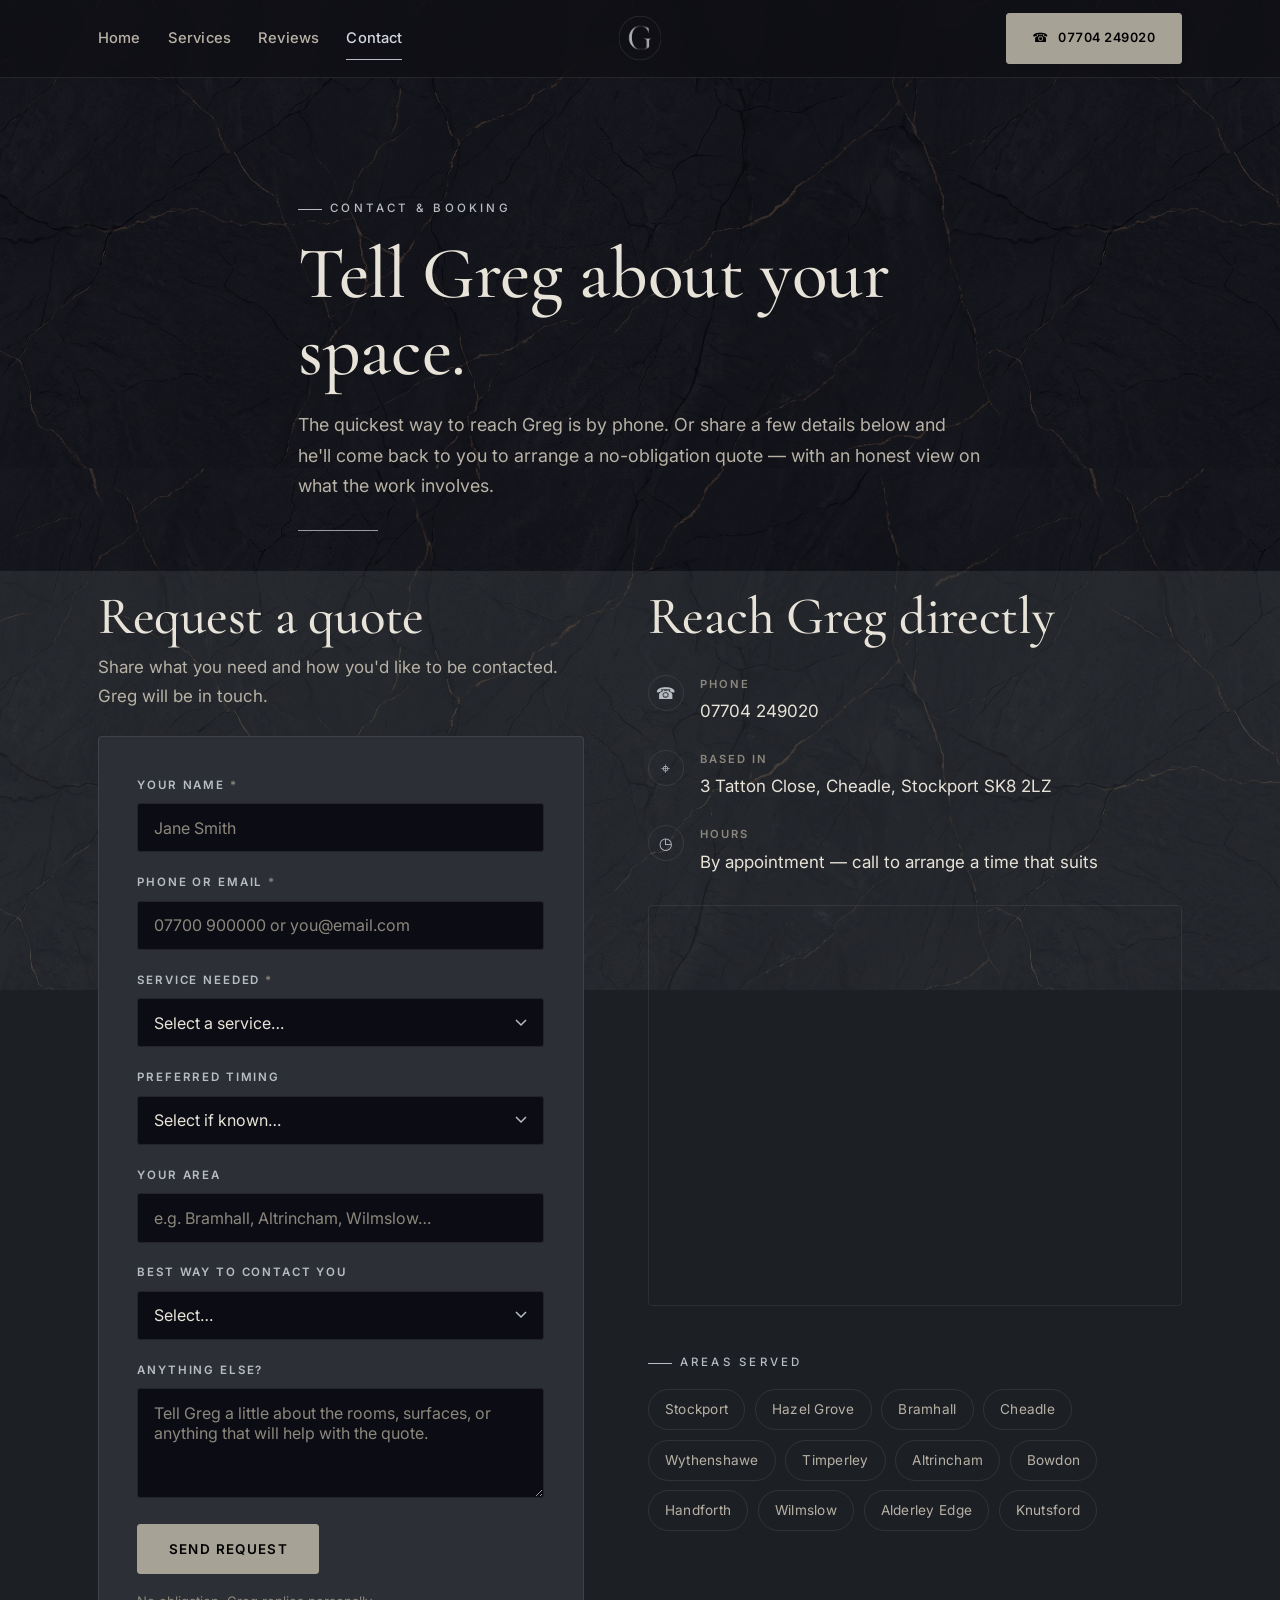
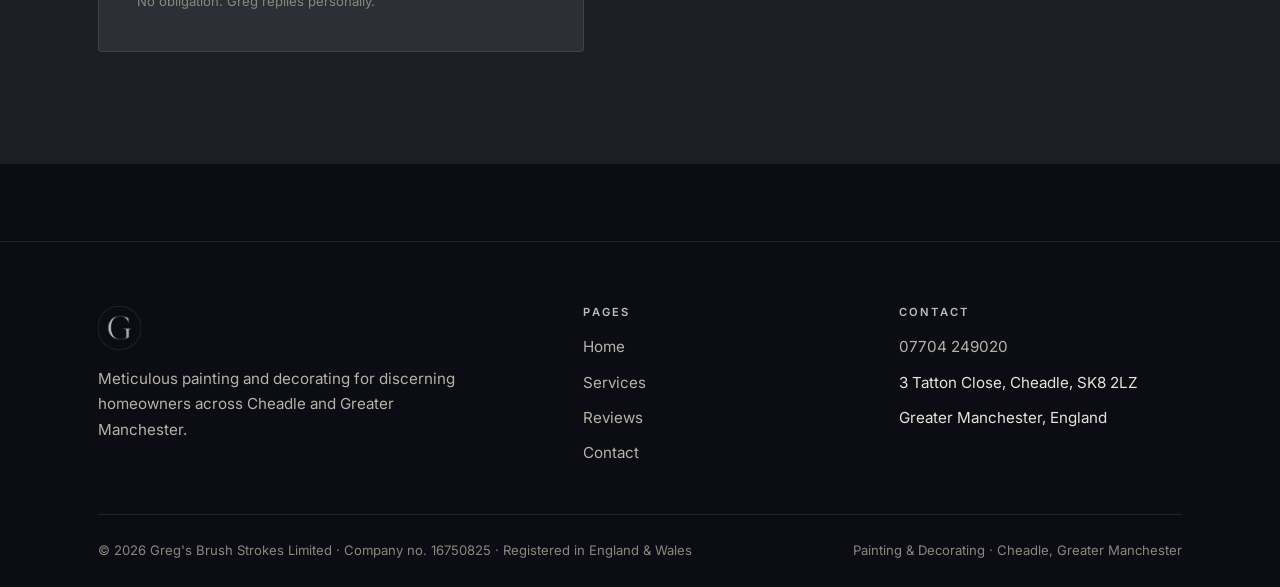
==== commit ba94b95c: "Add files via upload" ====
--- a/contact.html
+++ b/contact.html
@@ -14,20 +14,26 @@
 <link rel="stylesheet" href="assets/css/styles.css">
 </head>
 <body>
+<div class="bg-stone" aria-hidden="true">
+  <div class="bg-stone__layer bg-stone__layer--a" id="stoneA"></div>
+  <div class="bg-stone__layer bg-stone__layer--b" id="stoneB"></div>
+</div>
 <a class="skip-link" href="#main">Skip to content</a>
 
 <header class="site-header">
   <div class="container site-header__inner">
-    <a class="brand" href="index.html" aria-label="Greg's Brush Strokes — home">
-      <img class="brand__logo" src="assets/img/logo-header.png" alt="Greg's Brush Strokes — Painting &amp; Decorating" width="244" height="76">
-    </a>
-    <nav class="nav" id="nav" aria-label="Primary">
+    <nav class="nav nav--left" id="nav" aria-label="Primary">
       <a href="index.html">Home</a>
       <a href="services.html">Services</a>
       <a href="reviews.html">Reviews</a>
       <a href="contact.html" class="active" aria-current="page">Contact</a>
-      <a class="btn btn--solid" href="tel:+447704249020"><span class="tel">07704 249020</span></a>
     </nav>
+    <a class="brand brand--centre" href="index.html" aria-label="Greg's Brush Strokes — home">
+      <img class="brand__logo brand__logo--mono" src="assets/img/logo-g-header.png" alt="Greg's Brush Strokes" width="60" height="60">
+    </a>
+    <div class="header-cta">
+      <a class="btn btn--solid" href="tel:+447704249020"><span class="btn-ico" aria-hidden="true">☎</span> <span class="tel">07704 249020</span></a>
+    </div>
     <button class="nav-toggle" id="navToggle" aria-expanded="false" aria-controls="nav" aria-label="Toggle menu"><span></span></button>
   </div>
 </header>
@@ -176,7 +182,7 @@
     <div class="site-footer__grid">
       <div>
         <div class="brand">
-          <img class="brand__logo" src="assets/img/logo-header.png" alt="Greg's Brush Strokes — Painting &amp; Decorating" width="244" height="76">
+          <img class="brand__logo brand__logo--mono" src="assets/img/logo-g-header.png" alt="Greg's Brush Strokes" width="56" height="56">
         </div>
         <p class="muted" style="max-width:38ch;font-size:.95rem;margin-top:1rem">Meticulous painting and decorating for discerning homeowners across Cheadle and Greater Manchester.</p>
       </div>
--- a/assets/css/styles.css
+++ b/assets/css/styles.css
@@ -40,11 +40,13 @@
 
 /* ---------- Reset / base ---------- */
 *,*::before,*::after { box-sizing:border-box; margin:0; padding:0; }
-html { scroll-behavior:smooth; -webkit-text-size-adjust:100%; }
+html { scroll-behavior:smooth; -webkit-text-size-adjust:100%; background:var(--midnight); }
+
+/* ---------- Reset / base ---------- */
 body {
   font-family:var(--font-body);
   color:var(--cream);
-  background:var(--midnight);
+  background:transparent;
   line-height:1.7;
   font-size:17px;
   -webkit-font-smoothing:antialiased;
@@ -87,11 +89,12 @@
 .platinum { color:var(--platinum); }
 .serif { font-family:var(--font-head); }
 
-/* section background alternation: anthracite / midnight */
-.bg-anthracite { background:var(--anthracite); }
-.bg-anthracite-3 { background:var(--anthracite-3); }
-.bg-midnight { background:var(--midnight); }
-.bg-midnight-2 { background:var(--midnight-2); }
+/* section backgrounds — translucent so the stone-vein layer shows through subtly.
+   Solid enough to keep text readable; the veins read as a faint texture behind. */
+.bg-anthracite { background:rgba(35,38,43,.76); }
+.bg-anthracite-3 { background:rgba(25,28,32,.80); }
+.bg-midnight { background:rgba(12,12,18,.72); }
+.bg-midnight-2 { background:rgba(17,19,28,.76); }
 
 /* platinum hairline */
 .pr-rule { height:1px; width:80px; background:var(--platinum); opacity:.8; }
@@ -100,14 +103,20 @@
 /* ---------- Header / nav ---------- */
 .site-header {
   position:sticky; top:0; z-index:50;
-  background:rgba(12,13,20,.82);
+  background:rgba(12,12,18,.88);
   backdrop-filter:saturate(140%) blur(12px);
   border-bottom:1px solid var(--line);
 }
-.site-header__inner { display:flex; align-items:center; justify-content:space-between; gap:1.2rem; padding-block:.9rem; }
+/* 3-zone header: nav-left | logo-centre | cta-right */
+.site-header__inner { display:grid; grid-template-columns:1fr auto 1fr; align-items:center; gap:1.2rem; padding-block:.8rem; }
+.nav--left { display:flex; align-items:center; gap:1.7rem; justify-self:start; }
+.header-cta { justify-self:end; }
+.brand--centre { justify-self:center; display:flex; align-items:center; }
+.brand__logo--mono { height:48px; width:48px; flex:none; display:block; }
+.brand__logo--mono img { height:48px; width:48px; display:block; }
 .brand { display:flex; align-items:center; gap:.9rem; }
-.brand__logo { height:38px; width:auto; flex:none; }
-.brand__logo img { height:38px; width:auto; display:block; }
+.brand__logo { height:44px; width:auto; flex:none; }
+.brand__logo img { height:44px; width:auto; display:block; }
 .brand__mark { width:40px; height:40px; flex:none; display:grid; place-items:center; }
 .brand__mark svg { width:100%; height:100%; }
 .brand__name { line-height:1.1; font-family:var(--font-head); }
@@ -121,8 +130,8 @@
 .nav > a.active { color:var(--platinum-bright); }
 .nav > a.active::after { content:""; position:absolute; left:0; right:0; bottom:-.35rem; height:1px; background:var(--platinum); }
 /* The CTA button in the nav uses solid styling — override link colour with .btn specificity */
-.nav .btn { color:var(--midnight); }
-.nav .btn:hover { color:var(--midnight); }
+.nav .btn { color:#000; }
+.nav .btn:hover { color:#000; }
 
 .nav-toggle { display:none; background:none; border:1px solid var(--line); cursor:pointer; width:42px; height:42px; border-radius:var(--radius-sm); }
 .nav-toggle span,.nav-toggle span::before,.nav-toggle span::after { content:""; display:block; width:20px; height:1.5px; background:var(--cream); transition:.25s var(--ease); }
@@ -141,14 +150,15 @@
   padding:.85rem 1.6rem; border-radius:var(--radius-sm); border:1px solid transparent;
   cursor:pointer; transition:.22s var(--ease); text-decoration:none;
 }
-.btn--solid { background:var(--cream); color:var(--midnight); border-color:var(--cream); }
-.btn--solid:hover { background:var(--platinum-bright); border-color:var(--platinum-bright); color:var(--midnight); transform:translateY(-1px); }
+.btn--solid { background:#A7A296; color:#000; border-color:#A7A296; }
+.btn--solid:hover { background:#9C978C; border-color:#9C978C; color:#000; transform:translateY(-1px); }
 .btn--outline { background:transparent; color:var(--cream); border-color:var(--cream-2); }
 .btn--outline:hover { border-color:var(--platinum); color:var(--platinum-bright); }
 .btn--ghost { background:transparent; color:var(--platinum-bright); border-color:transparent; padding-inline:.2rem; }
 .btn--ghost:hover { color:var(--cream); }
 .btn--block { display:flex; width:100%; justify-content:center; }
 .btn .tel { font-variant-numeric:tabular-nums; letter-spacing:.04em; }
+.btn-ico { color:#000; }
 .btn-lg { padding:1rem 1.9rem; font-size:.84rem; }
 
 /* ---------- Hero ---------- */
@@ -288,12 +298,38 @@
 .reveal { /* visible by default — reveal is progressive enhancement */ }
 html.reveal-enabled .reveal { opacity:0; transform:translateY(20px); transition:opacity .7s var(--ease), transform .7s var(--ease); }
 html.reveal-enabled .reveal.is-in { opacity:1; transform:none; }
+
+/* ---------- Stone-vein background effect (desktop only) ---------- */
+/* Fixed full-viewport layer behind all content. Two tiled copies drift opposite
+   to scroll for a subtle parallax. Uniform visibility top to bottom (no density
+   gradient). Disabled entirely on mobile for performance. */
+.bg-stone {
+  position:fixed; inset:0; z-index:-1; pointer-events:none;
+  background-color:var(--midnight);
+}
+.bg-stone__layer {
+  position:absolute; inset:-10% 0 -10% 0;
+  background-repeat:repeat;
+  background-size:1000px auto;
+  opacity:0;                /* base: invisible; JS adds .is-on to enable */
+  transition:opacity 1.2s var(--ease);
+  will-change:transform;
+}
+/* "just about visible" — a touch stronger than before, uniform down the page */
+.bg-stone__layer.is-on { opacity:.9; }
+.bg-stone__layer--a { background-image:url("../img/stone-texture.jpg"); }
+.bg-stone__layer--b { background-image:url("../img/stone-texture.jpg"); opacity:0; }
+.bg-stone__layer--b.is-on { opacity:.65; }
+@media (prefers-reduced-motion: reduce){
+  .bg-stone__layer { transition:none; }
+}
 @media (prefers-reduced-motion: reduce){ html.reveal-enabled .reveal{ opacity:1; transform:none; transition:none; } html{ scroll-behavior:auto; } }
 
 /* ---------- Responsive ---------- */
 @media (max-width: 1120px){
-  .nav { gap:1.2rem; }
-  .nav .btn { padding-inline:1.1rem; font-size:.74rem; }
+  .nav--left { gap:1.2rem; }
+  .header-cta .btn { padding-inline:1.1rem; font-size:.74rem; }
+  .brand__logo--mono, .brand__logo--mono img { height:42px; width:42px; }
 }
 @media (max-width: 900px){
   .hero__grid { grid-template-columns:1fr; }
@@ -308,14 +344,21 @@
   .form-row--2 { grid-template-columns:1fr; }
 }
 @media (max-width: 760px){
-  .nav {
-    position:fixed; inset:62px 0 auto 0; background:var(--midnight);
+  /* mobile: logo centred top, nav drawer below, cta hidden in bar (phone still reachable) */
+  .site-header__inner { grid-template-columns:auto 1fr auto; }
+  .nav--left {
+    position:fixed; inset:64px 0 auto 0; background:var(--midnight);
     flex-direction:column; align-items:flex-start; gap:0;
     padding:1rem var(--gutter) 1.6rem; border-bottom:1px solid var(--line);
     box-shadow:var(--shadow-md); transform:translateY(-130%); transition:transform .32s var(--ease);
+    z-index:40;
   }
-  .nav.open { transform:translateY(0); }
-  .nav a { width:100%; padding:.9rem 0; font-size:1.05rem; border-bottom:1px solid var(--line); }
-  .nav a.active::after { display:none; }
+  .nav--left.open { transform:translateY(0); }
+  .nav--left > a { width:100%; padding:.9rem 0; font-size:1.05rem; border-bottom:1px solid var(--line); }
+  .nav--left > a.active::after { display:none; }
   .nav-toggle { display:flex; align-items:center; justify-content:center; }
-}
+  .brand--centre { justify-self:center; }
+  .brand__logo--mono, .brand__logo--mono img { height:40px; width:40px; }
+  /* stone-vein background OFF on mobile for performance */
+  .bg-stone { display:none; }
+}
